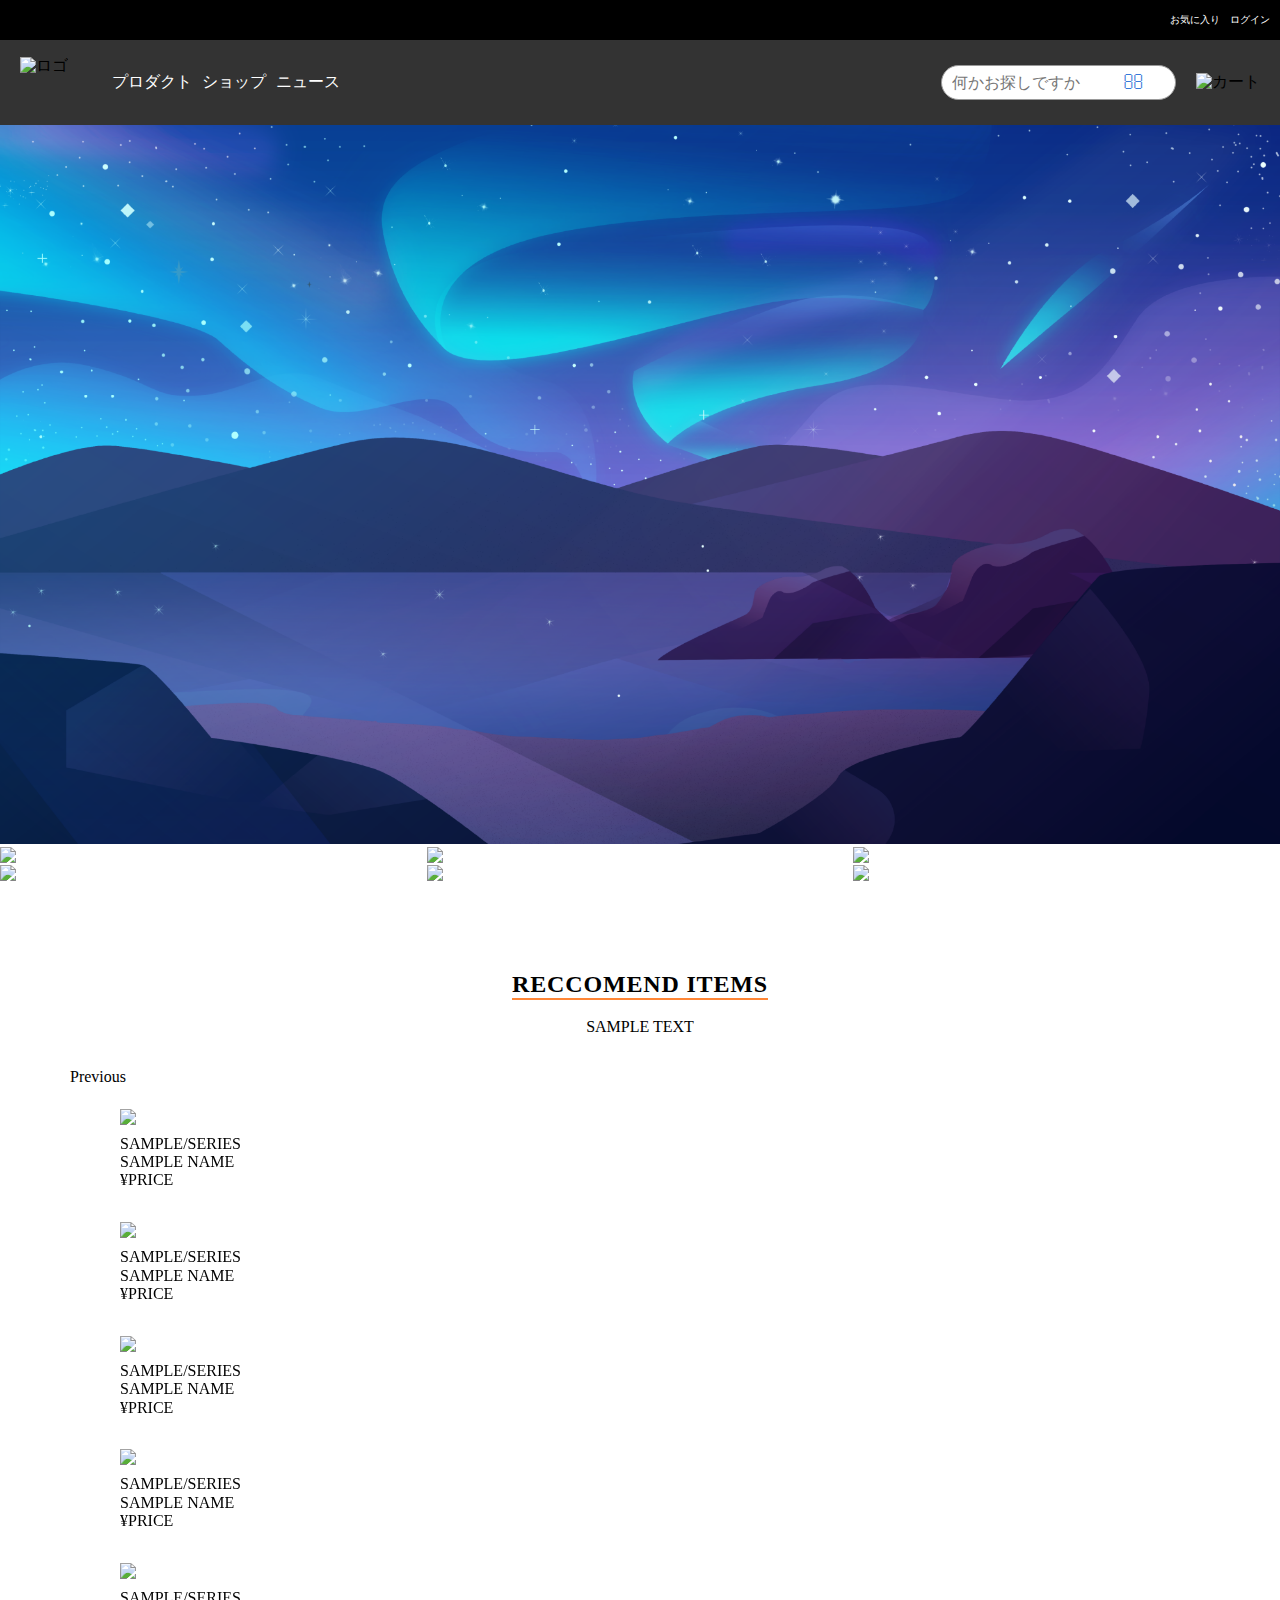
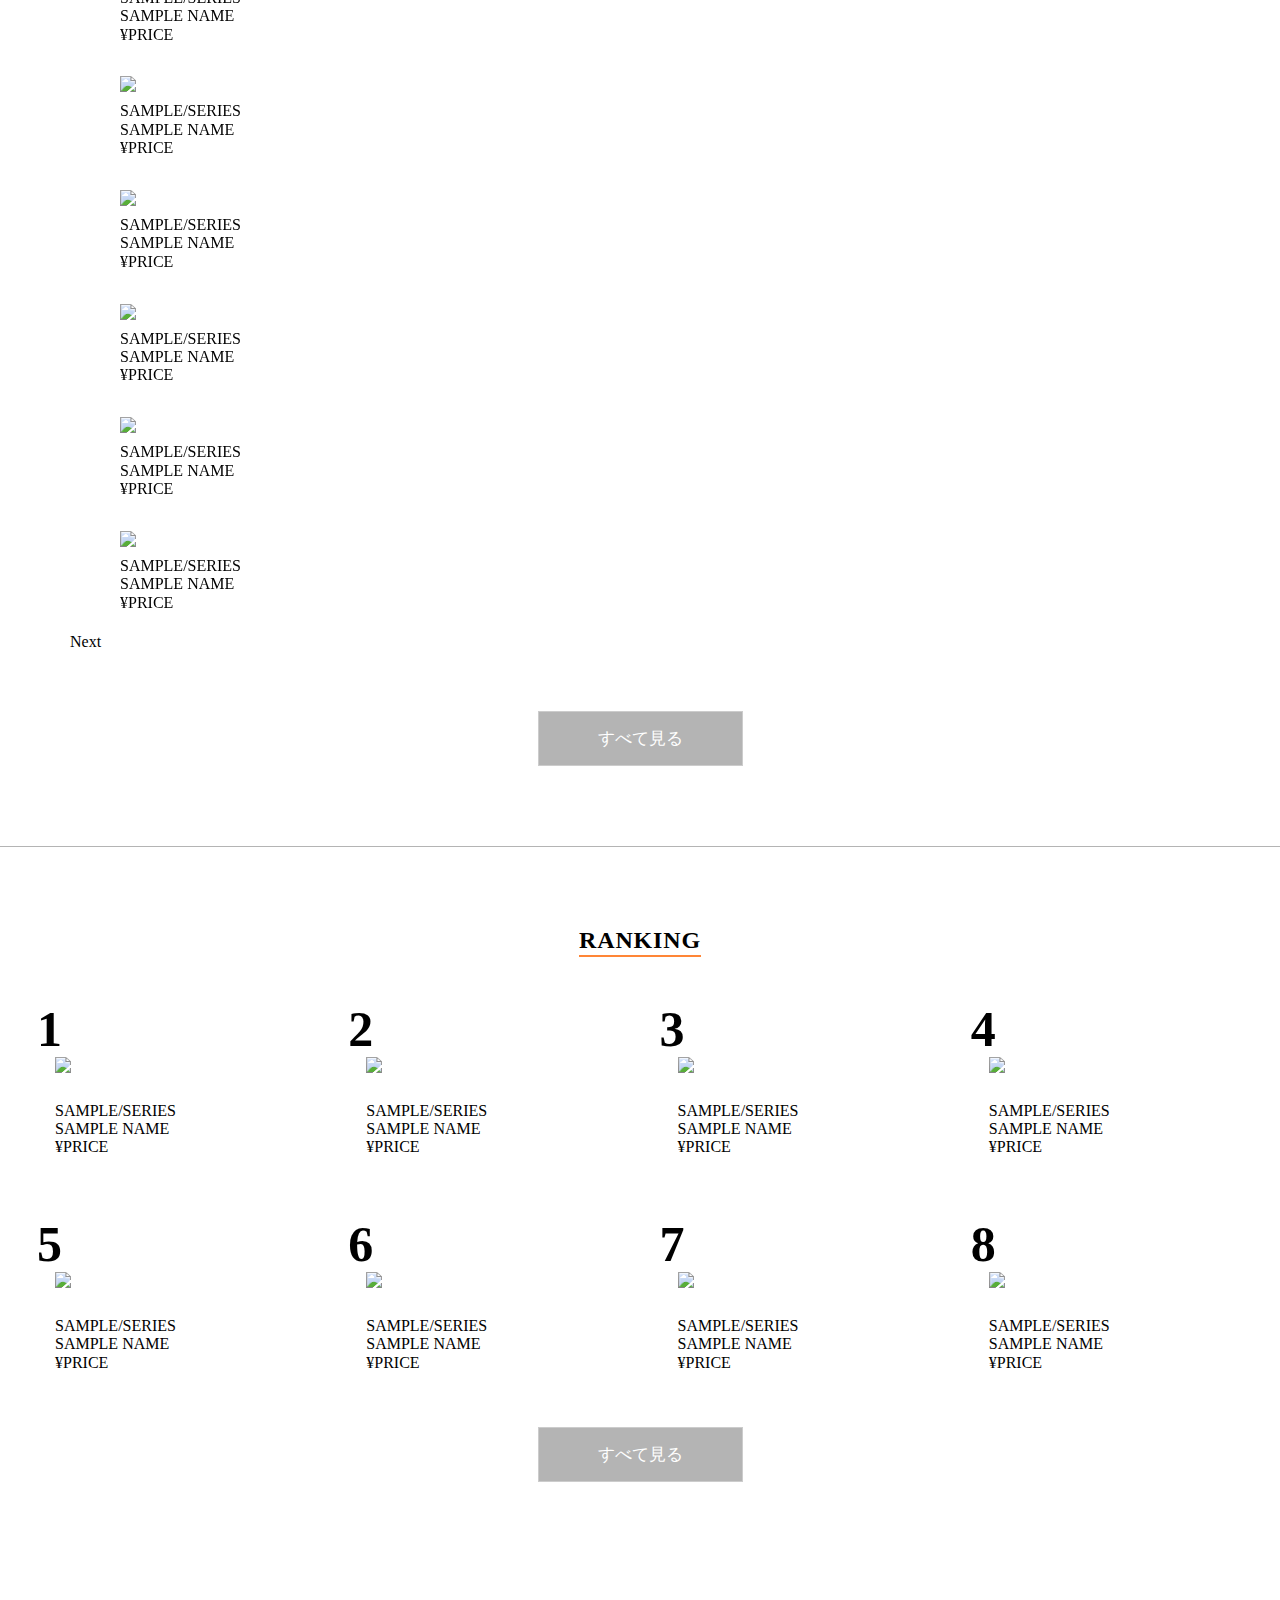
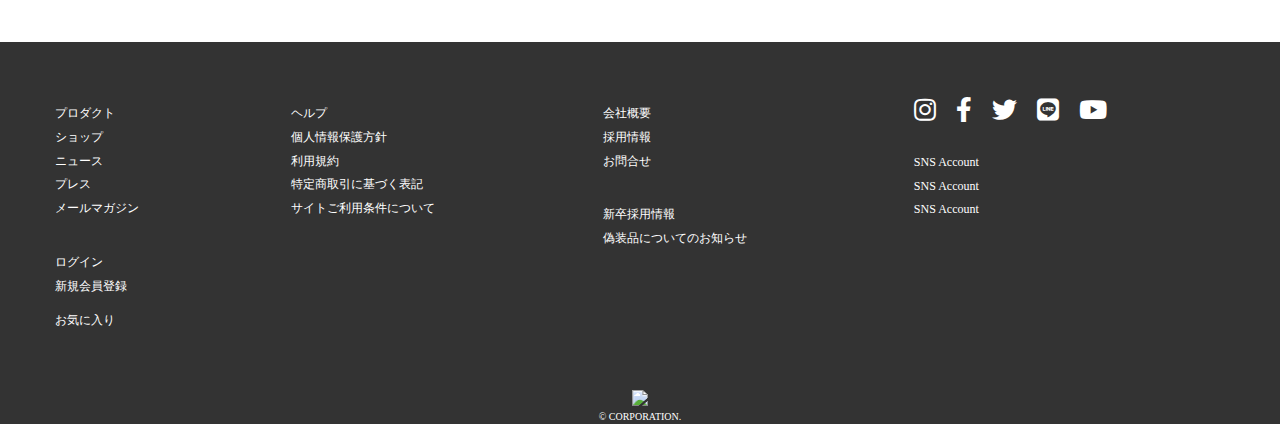
==== NISHIDA.CO/index.html @ 6c88f2e4 "Add files via upload" ====
<!DOCTYPE html>
<html lang="ja">
  <head>
    <meta charset="UTF-8" />
    <meta name="viewport" content="width=device-width, in" />
    <link rel="stylesheet" href="tools/style/reset.css" />
    <link rel="stylesheet" href="assets/stylesheets/style.css" />
    <link href="https://use.fontawesome.com/releases/v5.6.1/css/all.css" rel="stylesheet">
    <!--スリックスタイル-->
    <link rel="stylesheet" href="/Users/a24/Desktop/date/ポートフォリオ/西田カバン.CO/slick-1.8.1/slick/slick.css"/>
    <link rel="stylesheet" href="/Users/a24/Desktop/date/ポートフォリオ/西田カバン.CO/slick-1.8.1/slick/slick-theme.css"/>
    <!--スリックスタイル-->
    <title>土田カバンホームページ</title>
  </head>
  <body>
    <div class="l-wrapper">
      <header class="l-header">
        <div class="p-headerSP"></div>
        <div class="p-headerPC">
          <ul class="p-hederPC__only">
            <li class="p-headerPC__favorite">
              <a href="#">お気に入り</a>
            </li>
            <li class="p-headerPC__login">
              <a href="#">ログイン</a>
            </li>
          </ul>
        </div>
        <div class="c-nav">
          <div class="c-nav__inner">
            <div class="menu">
              <span></span>
              <span></span>
              <span></span>
            </div>
            <h1 class="c-nav__logo">
              <a href="#"><img src="https://placehold.jp/250x200.png" alt="ロゴ"></a>
            </h1>
            <div class="c-nav__shopping">
              <a href="#"><img src="https://placehold.jp/30x30.png" alt="カート"></a>
              </div>
            <!--SP nav-->
              <!-- メニュー -->
              <nav class="globalMenuSp">
                <div class="c-navSP__wrap">
                  <div class="c-navSP__header">
                    <div class="c-navSP__headerInner">
                      <div class="closeButton"></div>
                    <p class="c-nav__logo2">
                      <a href="#"><img src="https://placehold.jp/250x200.png" alt="ロゴ"></a>
                    </p>
                    <p class="c-search__shopping2">
                      <a href="#"><img src="https://placehold.jp/30x30.png" alt="カート"></a>
                    </p>
                  </div>
                  </div>
                  <div class="c-navSP__search">
                    <div class="c-search__SP2">
                      <div class="c-search__inner2">
                        <form method="get" action="#" class="c-search_container2">
                          <input type="text" size="25" placeholder="何かお探しですか">
                          <input type="submit" value="&#xf002">
                        </form>
                      </div>
                  </div>
                  <ul class="c-navSP__link">
                    <li>
                      <a href="#">プロダクト</a>
                    </li>
                    <li>
                      <a href="#">ショップ</a>
                    </li>
                    <li>
                      <a href="#">ニュース</a>
                    </li>
                    <li>
                      <a href="#">プレス</a>
                    </li>
                    <li>
                      <a href="#">メールマガジン</a>
                    </li>
                    <li class="rowSpace">
                      <a href="#">ログイン</a>
                    </li>
                    <li>
                      <a href="#">新規会員登録</a>
                    </li>
                  </ul>
                  <div class="c-navSP__sns2">
                    <div class="l-footerPC__sns2">
                      <ul class="l-footerPC__snsLink2">
                        <li class="instagram">
                          <a href="#" class="flowbtn10"><i class="fab fa-instagram"></i></a>
                        </li>
                        <li class="facebook">
                          <a href="#" class="flowbtn10"><i class="fab fa-facebook-f"></i></a>
                        </li>
                        <li class="twitter">
                          <a href="#" class="flowbtn10"><i class="fab fa-twitter"></i></a>
                        </li>
                        <li class="line">
                          <a href="#" class="flowbtn10"><i class="fab fa-line"></i></a>
                        </li>
                        <li class="youtube">
                          <a href="#" class="flowbtn10"><i class="fab fa-youtube"></i></a>
                        </li>
                      </ul>
                      <div class="l-footerPC__snsLinkOpen2">
                        <ul class="l-footerPC__snsLinkOpenItem">
                          <li>
                            <a href="#">SNS Account</a>
                          </li>
                          <li>
                            <a href="#">SNS Account</a>
                          </li>
                          <li>
                            <a href="#">SNS Account</a>
                          </li>
                        </ul>
                      </div>
                    </div>
                  </div>
                  </div>
                </div>
              </nav>
            <!--SP nav-->
            <!--PC nav-->
            <nav class="c-nav__pc">
              <ul class="c-nav__pcList">
                <li class="c-nav__pcItem">
                  <a href="#">プロダクト</a>
                </li>
                <li class="c-nav__pcItem">
                  <a href="#">ショップ</a>
                </li>
                <li class="c-nav__pcItem">
                  <a href="#">ニュース</a>
                </li>
              </ul>
            </nav>
          </div>
            <div class="c-search">
              <div class="c-search__inner">
                <form method="get" action="#" class="c-search_container">
                  <input type="text" size="25" placeholder="何かお探しですか">
                  <input type="submit" value="&#xf002">
                </form>
              </div>
              <div class="c-search__shopping">
                <a href="#"><img src="https://placehold.jp/30x30.png" alt="カート"></a>
              </div>
            </div>
        </div>
        <div class="c-nav__search">
          <div class="c-search__SP">
            <div class="c-search__inner">
              <form method="get" action="#" class="c-search_container">
                <input type="text" size="25" placeholder="何かお探しですか">
                <input type="submit" value="&#xf002">
              </form>
            </div>
        </div>
        </div>
        <!--PC nav-->
      </header>
      <main class="l-main">
        <div class="l-hero">
          <a class="l-hero__img" href="#">
            <img src="assets/img/hero.png">
          </a>
        </div>
        <section class="p-pickUp">
          <div class="test">
          <ul class="p-pickUp__list">
            <li class="p-pickUp__item">
              <a href="#"><img class="p-pickUp__image"src="https://placehold.jp/300x300.png">
                <div class="mask">
                  <div class="caption">Read More...</div>
                </div>
              </a>
            </li>
            <li class="p-pickUp__item">
              <a href="#"><img class="p-pickUp__image"src="https://placehold.jp/300x300.png">
                <div class="mask">
                  <div class="caption">Read More...</div>
                </div>
              </a>
            </li>
            <li class="p-pickUp__item">
              <a href="#"><img class="p-pickUp__image"src="https://placehold.jp/300x300.png">
                <div class="mask">
                  <div class="caption">Read More...</div>
                </div>
              </a>
            </li>
            <li class="p-pickUp__item">
              <a href="#"><img class="p-pickUp__image"src="https://placehold.jp/300x300.png">
                <div class="mask">
                  <div class="caption">Read More...</div>
                </div>
              </a>
            </li>
            <li class="p-pickUp__item">
              <a href="#"><img class="p-pickUp__image"src="https://placehold.jp/300x300.png">
                <div class="mask">
                  <div class="caption">Read More...</div>
                </div>
              </a>
            </li>
            <li class="p-pickUp__item">
              <a href="#"><img class="p-pickUp__image"src="https://placehold.jp/300x300.png">
                <div class="mask">
                  <div class="caption">Read More...</div>
                </div>
              </a>
            </li>
          </ul>
        </div>
        </section>
        <section class="p-reccomend">
          <div class="c-reccomend__title">
            <h2 class="c-reccomend__titleText">RECCOMEND ITEMS</h2>
          </div>
            <p class="p-reccomend__titleSubText">SAMPLE TEXT</p>
            <div class="c-slick">
              <!--スリック実装-->
              <div class="c-slick__slider">
                <div>
                  <img src="https://placehold.jp/300x300.png">
                  <p class="p-slick__textBox">
                    SAMPLE/SERIES<br>
                    SAMPLE NAME<br>
                    ¥PRICE<br>
                  </p>
                </div>
                <div>
                  <img src="https://placehold.jp/300x300.png">
                  <p class="p-slick__textBox">
                    SAMPLE/SERIES<br>
                    SAMPLE NAME<br>
                    ¥PRICE<br>
                  </p>
                </div>
                <div>
                  <img src="https://placehold.jp/300x300.png">
                  <p class="p-slick__textBox">
                    SAMPLE/SERIES<br>
                    SAMPLE NAME<br>
                    ¥PRICE<br>
                  </p>
                </div>
                <div>
                  <img src="https://placehold.jp/300x300.png">
                  <p class="p-slick__textBox">
                    SAMPLE/SERIES<br>
                    SAMPLE NAME<br>
                    ¥PRICE<br>
                  </p>
                </div>
                <div>
                  <img src="https://placehold.jp/301x301.png">
                  <p class="p-slick__textBox">
                    SAMPLE/SERIES<br>
                    SAMPLE NAME<br>
                    ¥PRICE<br>
                  </p>
                </div>
                <div>
                  <img src="https://placehold.jp/300x300.png">
                  <p class="p-slick__textBox">
                    SAMPLE/SERIES<br>
                    SAMPLE NAME<br>
                    ¥PRICE<br>
                  </p>
                </div>
                <div>
                  <img src="https://placehold.jp/300x300.png">
                  <p class="p-slick__textBox">
                    SAMPLE/SERIES<br>
                    SAMPLE NAME<br>
                    ¥PRICE<br>
                  </p>
                </div>
                <div>
                  <img src="https://placehold.jp/300x300.png">
                  <p class="p-slick__textBox">
                    SAMPLE/SERIES<br>
                    SAMPLE NAME<br>
                    ¥PRICE<br>
                  </p>
                </div>
                <div>
                  <img src="https://placehold.jp/300x300.png">
                  <p class="p-slick__textBox">
                    SAMPLE/SERIES<br>
                    SAMPLE NAME<br>
                    ¥PRICE<br>
                  </p>
                </div>
                <div>
                  <img src="https://placehold.jp/301x301.png">
                  <p class="p-slick__textBox">
                    SAMPLE/SERIES<br>
                    SAMPLE NAME<br>
                    ¥PRICE<br>
                  </p>
                </div>
              </div>
              <script src="https://code.jquery.com/jquery-2.2.0.min.js" type="text/javascript"></script>
              <script src="slick-1.8.1/slick/slick.js" type="text/javascript" charset="utf-8"></script>
              <script type="text/javascript">
                $(document).on('ready', function() {
                  $(".c-slick__slider").slick({
                    arrows:true,
                    infinite: false,
                    slidesToShow: 5,
                    slidesToScroll: 5,
                    responsive: [
                      {
                        breakpoint: 980, //PC
                        settings: {
                        slidesToShow: 3,
                        slidesToScroll: 3,
                        },
                      },
                      {
                        breakpoint: 769, //SP
                        settings: {
                        slidesToShow: 1,
                        slidesToScroll: 1,
                        },
                      },
                    ],
                  });
                });
            </script>
              <!--スリック実装-->
            </div>
            <div class="c-viewMore">
              <a class="c-viewMore__button" href="#">すべて見る</a>
            </div>
        </section>
        <section class="p-ranking">
          <div class="c-reccomend__title">
            <h2 class="c-reccomend__titleText">RANKING</h2>
          </div>
          <ul class="p-ranking__list">
            <li class="p-ranking__item">
              <a class="p-ranking__link" href="#">
                <img class="p-ranking__image" src="https://placehold.jp/500x500.png">
                <div class="p-ranking__data">
                  <span class="series">SAMPLE/SERIES</span>
                  <span class="name">SAMPLE NAME</span>
                  <span class="price">¥PRICE</span>
                </div>
              </a>
            </li>
            <li class="p-ranking__item">
              <a class="p-ranking__link" href="#">
                <img class="p-ranking__image" src="https://placehold.jp/500x500.png">
                <div class="p-ranking__data">
                  <span class="series">SAMPLE/SERIES</span>
                  <span class="name">SAMPLE NAME</span>
                  <span class="price">¥PRICE</span>
                </div>
              </a>
            </li>
            <li class="p-ranking__item">
              <a class="p-ranking__link" href="#">
                <img class="p-ranking__image" src="https://placehold.jp/500x500.png">
                <div class="p-ranking__data">
                  <span class="series">SAMPLE/SERIES</span>
                  <span class="name">SAMPLE NAME</span>
                  <span class="price">¥PRICE</span>
                </div>
              </a>
            </li>
            <li class="p-ranking__item">
              <a class="p-ranking__link" href="#">
                <img class="p-ranking__image" src="https://placehold.jp/500x500.png">
                <div class="p-ranking__data">
                  <span class="series">SAMPLE/SERIES</span>
                  <span class="name">SAMPLE NAME</span>
                  <span class="price">¥PRICE</span>
                </div>
              </a>
            </li>
            <li class="p-ranking__item">
              <a class="p-ranking__link" href="#">
                <img class="p-ranking__image" src="https://placehold.jp/500x500.png">
                <div class="p-ranking__data">
                  <span class="series">SAMPLE/SERIES</span>
                  <span class="name">SAMPLE NAME</span>
                  <span class="price">¥PRICE</span>
                </div>
              </a>
            </li>
            <li class="p-ranking__item">
              <a class="p-ranking__link" href="#">
                <img class="p-ranking__image" src="https://placehold.jp/500x500.png">
                <div class="p-ranking__data">
                  <span class="series">SAMPLE/SERIES</span>
                  <span class="name">SAMPLE NAME</span>
                  <span class="price">¥PRICE</span>
                </div>
              </a>
            </li>
            <li class="p-ranking__item">
              <a class="p-ranking__link" href="#">
                <img class="p-ranking__image" src="https://placehold.jp/500x500.png">
                <div class="p-ranking__data">
                  <span class="series">SAMPLE/SERIES</span>
                  <span class="name">SAMPLE NAME</span>
                  <span class="price">¥PRICE</span>
                </div>
              </a>
            </li>
            <li class="p-ranking__item">
              <a class="p-ranking__link" href="#">
                <img class="p-ranking__image" src="https://placehold.jp/500x500.png">
                <div class="p-ranking__data">
                  <span class="series">SAMPLE/SERIES</span>
                  <span class="name">SAMPLE NAME</span>
                  <span class="price">¥PRICE</span>
                </div>
              </a>
            </li>
          </ul>
          <div class="c-viewMore">
            <a class="c-viewMore__button" href="#">すべて見る</a>
          </div>
        </section>
      </main>
      <footer class="l-footer">
        <div class="l-footerPC">
          <div class="l-footerPC__link">
            <ul >
              <li>
                <a href="#">プロダクト</a>
              </li>
              <li>
                <a href="#">ショップ</a>
              </li>
              <li>
                <a href="#">ニュース</a>
              </li>
              <li>
                <a href="#">プレス</a>
              </li>
              <li>
                <a href="#">メールマガジン</a>
              </li>
              <li class="rowSpace">
                <a href="#">ログイン</a>
              </li>
              <li>
                <a href="#">新規会員登録</a>
              </li>
              <li>
                <li>
                  <a href="#">お気に入り</a>
                </li>
                <li>
            </ul>
            <ul>
              <li>
                <a href="#">ヘルプ</a>
              </li>
              <li>
                <a href="#">個人情報保護方針</a>
              </li>
              <li>
                <a href="#">利用規約</a>
              </li>
              <li>
                <a href="#">特定商取引に基づく表記</a>
              </li>
              <li>
                <a href="#">サイトご利用条件について</a>
              </li>
            </ul>
            <ul>
              <li>
                <a href="#">会社概要</a>
              </li>
              <li>
                <a href="#">採用情報</a>
              </li>
              <li>
                <a href="#">お問合せ</a>
              </li>
              <li class="rowSpace">
                <a href="#">新卒採用情報</a>
              </li>
              <li>
                <a href="#">偽装品についてのお知らせ</a>
              </li>
            </ul>
            <div class="l-footerPC__sns">
              <ul class="l-footerPC__snsLink">
                <li class="instagram">
                  <a href="#" class="flowbtn10"><i class="fab fa-instagram"></i></a>
                </li>
                <li class="facebook">
                  <a href="#" class="flowbtn10"><i class="fab fa-facebook-f"></i></a>
                </li>
                <li class="twitter">
                  <a href="#" class="flowbtn10"><i class="fab fa-twitter"></i></a>
                </li>
                <li class="line">
                  <a href="#" class="flowbtn10"><i class="fab fa-line"></i></a>
                </li>
                <li class="youtube">
                  <a href="#" class="flowbtn10"><i class="fab fa-youtube"></i></a>
                </li>
              </ul>
              <div class="l-footerPC__snsLinkOpen">
                <ul class="l-footerPC__snsLinkOpenItem">
                  <li>
                    <a href="#">SNS Account</a>
                  </li>
                  <li>
                    <a href="#">SNS Account</a>
                  </li>
                  <li>
                    <a href="#">SNS Account</a>
                  </li>
                </ul>
              </div>
            </div>
          </div>
          <div class="c-company">
            <div class="c-company__logo">
              <img src="https://placehold.jp/197x21.png">
            </div>
            <a class="c-company__copy">&copy; CORPORATION.</a>
          </div>
        </div>
        <div class="l-footerSP">
          <div class="l-footerSP__sns">
            <ul class="l-footerSP__snsLink">
              <li class="instagram">
                <a href="#" class="flowbtn10"><i class="fab fa-instagram"></i></a>
              </li>
              <li class="facebook">
                <a href="#" class="flowbtn10"><i class="fab fa-facebook-f"></i></a>
              </li>
              <li class="twitter">
                <a href="#" class="flowbtn10"><i class="fab fa-twitter"></i></a>
              </li>
              <li class="line">
                <a href="#" class="flowbtn10"><i class="fab fa-line"></i></a>
              </li>
              <li class="youtube">
                <a href="#" class="flowbtn10"><i class="fab fa-youtube"></i></a>
              </li>
            </ul>
          </div>
          <div class="l-footerSP__link">
            <ul>
              <li>
                <a href="#">新規会員登録</a>
              </li>
              <li>
                <a href="#">ログイン</a>
              </li>
              <li>
                <a href="#">企業情報</a>
              </li>
              <li>
                <a href="#">ヘルプ</a>
              </li>
              <li>
                <a href="#">個人情報保護方針</a>
              </li>
              <li>
                <a href="#">利用規約</a>
              </li>
              <li>
                <a href="#">特定商取引に基づく表記</a>
              </li>
              <li>
                <a href="#">サイトのご利用条件について</a>
              </li>
              <li class="rowSpace">
                <a href="#">偽装品についてのお知らせ</a>
              </li>
            </ul>
          </div>
          <div class="c-company">
            <div class="c-company__logo">
              <img src="https://placehold.jp/197x21.png">
            </div>
            <a class="c-company__copy">&copy; CORPORATION.</a>
          </div>
        </div>
        </div>
      </footer>
    </div>
    <script>
      $(document).ready(function(){
          $('.menu').on('click',function(){
            $('.c-navSP__wrap').addClass('open');
            $('body').addClass('noscroll');
          });
          $('.closeButton').on('click',function(){
            $('.c-navSP__wrap').removeClass('open');
            $('body').removeClass('noscroll');
          });
        });
    </script>
  </body>
</html>
---- NISHIDA.CO/assets/stylesheets/style.css ----
@charset "UTF-8";
body  {
  counter-reset:      cnt;
}
img {
  max-width: 100%;
}
.c-nav {
  background-color: #333333;
  max-width: 1920px;
  height: 85px;
  justify-content: space-between;
  display: flex;
}
.c-nav__logo:hover{
  color: #000; 
  opacity: 0.5;
  text-decoration: none; 
}
.c-nav__shopping:hover{
  opacity: 0.5;
  text-decoration: none; 
}
/*ピックアップホバー*/
.p-pickUp__item {
	overflow:		hidden;
	position:		relative;	/* 相対位置指定 */
}
.p-pickUp__item .caption {
	font-size:		130%;
	text-align: 		center;
	color:			#fff;
}
.p-pickUp__item .mask {
  align-items: center;
  justify-content: center;
  display: flex;
	width:			100%;
	height:			100%;
	position:		absolute;	/* 絶対位置指定 */
	top:			0;
	left:			0;
	opacity:		0;	/* マスクを表示しない */
	background-color:	rgba(0,0,0,0.4);	/* マスクは半透明 */
	-webkit-transition:	all 0.2s ease;
	transition:		all 0.2s ease;
}
.p-pickUp__item:hover .mask {
	opacity:		1;	/* マスクを表示する */
}
/*ピックアップホバー*/
.p-reccomend {
  margin-top: 90px;
}
.c-reccomend__title {
  display: flex;
  align-items: center;
  justify-content: center;
  position: relative;
}
.c-reccomend__titleText {
  font-size: 24px;
  border-bottom: 2px solid #ff8636;
  font-weight: 700;
  line-height: 1.135;
  letter-spacing: 0.035em;
}
.p-reccomend__titleSubText {
  display: flex;
  align-items: center;
  justify-content: center;
  margin-top: 18px;
}
.c-viewMore {
  text-align: center;
}
.c-viewMore__button:hover {
  color: #000; /* 文字色を白にする */
  background-color: #c9c9c9; /* 背景色をグレー（#c9c9c9）にする */
  text-decoration: none; 
}
.c-viewMore__button {
  font-size: 17px;
  color: #fff;
  background: #b4b4b4;
  border-color: #b4b4b4;
}
.p-ranking__link:hover{
  color: #000; /* 文字色を白にする */
  opacity: 0.5;
  text-decoration: none; 
}
.p-ranking__data {
  color: #000;
  display: flex;
  flex-direction: column;
  
}

@media screen and (max-width: 768px) {
  /* SP style */
  .p-headerPC {
    display: none;
  }
  .c-nav__pcList {
    display: none;
  }
  .c-nav__pc {
    display: none;
  }
  .c-search {
    display: none;
  }
  .l-footerPC {
    display: none;
  }

  .p-headerSP {
    height: 40px;
    background-color: black;
  }
  .c-nav {
    /*width: 100%;
    height: 75px;*/
  }
  .c-nav__logo {
    width: 65px;
    order: 2;
  }
  .c-nav__logo img {
    width: 65px;
    height: 52px;
  }
  .c-nav__inner {
    width: 100%;
    height: 75px;
    padding: 0;
    margin: 0;
    max-width: unset;
    display: flex;
    align-items: center;
    justify-content: space-between;
  }
  /*nav*/
  .nav {
    order: 1;
  }
  .c-navSP__wrap {
    position: fixed;
    top: 0;
    left: 0;
    width: 100%;
    height: 100%;
    min-height: 100vh;
    color: #fff;
    background-color: #ff8636;
    transition: .3s;
    transform: translateX(-110%);
    transition: transform 500ms 0s ease;
    transition: transform 500ms 0s ease;
    z-index: 100;
    }
    .c-navSP__wrap.open {
    transform: translateX(0%);
    overflow-x: hidden;
    }
    .menu {
    display: block;
    width: 50px;
    height: 50px;
    position: absolute;
    z-index: 3;
    border:none;
    }
    .menu span {
    width: 30px;
    height: 3px;
    display: block;
    position: absolute;
    left: 50%;
    transform: translateX(-50%);
    background-color: #fff;
    }
    .menu span:nth-child(1) {
      top: 13px;
    }
    .menu span:nth-child(2) {
      top: 50%;
      transform: translate(-50%,-50%);
    }
    .menu span:nth-child(3) {
      bottom: 13px;
    }
    .closeButton {
    display: inline-block;
    vertical-align: middle;
    color: #fff;
    line-height: 1;
    width: 2em;
    height: 0.1em;
    background: currentColor;
    transform: rotate(45deg);
    }
    .closeButton::before {
    content: '';
    position: absolute;
    top: 0;
    left: 0;
    width: 100%;
    height: 100%;
    background: inherit;
    transform: rotate(90deg);
    }
  /*nav*/
  /*ナビの中身*/
  .c-navSP__header {
    height: 100px;
    width: auto;
  }
  .c-navSP__headerInner {
    display: flex;
    align-items: center;
    justify-content: space-between;
    margin-top: 50px;
    padding: 0 20px;
  }
  .c-nav__logo2 {
    width: 65px;
    height: 52px;
  }
  .c-navSP__search {
    position: relative;
    margin: 0;
    z-index: 51;
  }
  .c-search__SP2 {
    align-items: center;
  }
  .c-search__inner2 {
    display: flex;
    justify-content: center;
  }
  .c-search_container2 {
    box-sizing: border-box;
    position: relative;
    border: 1px solid #999;
    background-color: #ffffff;
    padding: 3px 10px;
    height: 2.3em;
    width: 100%;
    height: 35px;
    overflow: hidden;
    display: flex;
    align-items: center;
  }
  .c-search_container2 input[type="text"] {
    border: none;
    height: 2em;
    width: 93%;
  }
  .c-search_container2 input[type="text"]:focus {
    outline: 0;
  }
  .c-search_container2 input[type="submit"] {
    cursor: pointer;
    font-family: FontAwesome;
    font-size: 1.3em;
    border: none;
    background: none;
    color: #3879d9;
    position: absolute;
    width: 2.5em;
    height: 2.5em;
    right: 0;
    top: -10px;
    outline: none;
  }
  .c-navSP__link {
    display: block;
    margin-top:40px ;
    color: #fff;
    margin-left: 20px;
  }
  .rowSpace {
    margin-top: 20px;
  }
  .c-navSP__link li {
    padding-top: 10px;
  }
  .c-navSP__sns2 {
    margin-top: 20px;
    margin-left: 20px;
  }
  .l-footerPC__snsLink2 {
    display: flex;
  }
  .l-footerPC__snsLink2 li {
    padding-right: 10px;
  }
  .l-footerPC__snsLinkOpen2 {
    margin-top: 20px;
  }
   /*ナビの中身*/

  .c-nav__search {
    position: relative;
    margin: 0;
    background: #333;
    z-index: 51;
  }
  .c-search_container {
    box-sizing: border-box;
    position: relative;
    border: 1px solid #999;
    background-color: #ffffff;
    padding: 3px 10px;
    border-radius: 20px;
    height: 2.3em;
    width: 100%;
    height: 35px;
    overflow: hidden;
    display: flex;
    align-items: center;
  }
  .c-search_container input[type="text"] {
    border: none;
    height: 2em;
    width: 93%;
  }
  .c-search_container input[type="text"]:focus {
    outline: 0;
  }
  .c-search_container input[type="submit"] {
    cursor: pointer;
    font-family: FontAwesome;
    font-size: 1.3em;
    border: none;
    background: none;
    color: #3879d9;
    position: absolute;
    width: 2.5em;
    height: 2.5em;
    right: 0;
    top: -10px;
    outline: none;
  }
  /*検索フォーム*/
  .c-search__SP {
    padding: 0 15px 12px;
    align-items: center;
  }
  .c-search__inner {
    padding-right: 20px;
    display: flex;
    justify-content: center;
  }
  .c-nav__shopping {
    display: block;
    width: 50px;
    /*padding: 0 0 0 20px;*/
    margin: 0;
    order: 3;
  }
  .p-pickUp__list {
    display: flex;
    flex-wrap: wrap;
  }
  .p-pickUp__item {
    width: calc(100% / 2);
  }
  .p-pickUp__image {
    width: 100%;
  }
  .c-viewMore__button {
    position: relative;
    display: inline-block;
    width: 228px;
    height: 55px;
    line-height: 53px;
    padding: 0 10px;
    color: #fff;
    border: 1px solid #ccc;
    font-size: 14px;
    text-align: center;
    box-sizing: border-box;
    background-color: #b4b4b4;
    text-decoration: none;
    vertical-align: middle;
    cursor: pointer;
    font-size: 15px;
  }
  .p-reccomend {
    margin-top: 0;
    padding: 75px 0 55px;
  }
/*スリックSP*/
  .c-slick {
    margin: 20px auto;
    position: relative;
    padding: 0px 100px;
  }
  .c-slick__slider {
    position: relative;
  }
  .c-slick img {
    margin: 0 auto;
  }
  .p-slick__textBox {
    display: flex;
    align-items: center;
    justify-content: center;
    padding-top: 10px;
    
  }
  .p-slick__textBox {
    margin: 0 auto;
  }
/*スリックSP*/
  .p-ranking {
    padding: 60px 0;
    border-top: 1px solid #b4b4b4;
  }
  .p-ranking__list {
    display: flex;
    flex-wrap: wrap;
    padding: 0 25px;
    margin: 25px auto 33px;
    justify-content: space-between;
  }
  .p-ranking__item {
    padding: 40px 0 0;
    margin-bottom: 20px;
    width: calc((100% - 26px) / 2);
    margin-right: 26px;
    margin-right: 0;
  }
  .p-ranking__link {
    position: relative;
    display: block;
    text-decoration: none;
    counter-increment:   cnt;
  }
  .p-ranking__link:before {
    content: counter(cnt);
    position: absolute;
    font-weight: bold;
    -webkit-font-smoothing: antialiased;
    text-align: center;
    color: #000;
    z-index: 1;
    top: -30px;
    width: 21px;
    height: 21px;
    line-height: 21px;
    font-size: 41px;
  }
  .p-ranking__data {
    margin-top: 10px;
    font-size: 16px;
  }
  /*.p-ranking__item:not(:nth-child(4n)) {
    margin-right: 0;
  }*/
  .l-footer {
    margin-top: 80px;
    background: #333;
  }
  .l-footerSP {
    height: auto;
    padding: 65px 15px 20px;
  }
  /*sns*/
  .l-footerSP__sns {
    display: block;
    padding-left: 0;
    height: auto;
    min-height: auto;
  }
  .l-footerSP__snsLink {
    position: relative;
    display: flex;
    align-items: center;
    justify-content: center;
    margin-left: -10px;
  }
  .l-footerSP__snsLink li {
    padding: 0 17px;
    margin: 0;
    font-size: 24px;
    color: #fff;
    margin-bottom: 35px;
  }
  .flowbtn10 {
    display: inline-block;
    font-size: 28px;
    text-decoration: none;
    transition: 0.5s;
    color: #ffffff;
  }
  /* インスタ・pocket・ラインだけ少し大きく */
  .flowbtn10 .fa-instagram,
  .flowbtn10 .fa-line {
    font-size: 25px;
    
  }
  /* Twitterマウスホバー時 */
  .flowbtn10 .fa-twitter:hover {
    color: #55acee;
  }
  /* Instagramマウスホバー時 */
  .flowbtn10 .fa-instagram:hover {
    color: #c6529a;
  }
  /* Facebookマウスホバー時 */
  .flowbtn10 .fa-facebook-f:hover {
    color: #3b5998;
  }
  /* YouTubeマウスホバー時 */
  .flowbtn10 .fa-youtube:hover {
    color: #fc0d1c;
  }
  /* LINEマウスホバー時 */
  .flowbtn10 .fa-line:hover {
    color: #00c300;
  }
  /* ulタグの内側余白を０にする */
  ul.l-footerPC__snsLink {
    padding: 0 !important;
  }
  /* アイコン同士の余白 */
  .l-footerPC__snsLink li {
    padding: 0 8px;
    margin: 0 2px;
  }
  .l-footerSP__link {
    display: block;
    padding-left: 0;
    height: auto;
    min-height: auto;
  }
  .l-footerSP__link li {
    color: #ffffff;
    margin: 0;
    font-size: 14px;
  }
  .l-footerSP__link li a {
    display: block;
    padding: 10px;
    font-size: 14px;
  }
  .rowSpace {
    padding-top:20px ;
  }
  .c-company {
    text-align: center;
  }
  .c-company__logo {
    width: 237px;
    margin: 50px auto 0;
    padding: 0;
  }
  .c-company__copy {
    margin: 25px 0 40px;
    font-size: 12px;
    color: #ffffff;
  }
} /*消さない*/
@media screen and (max-width: 980px) {
  .c-slick__text {
    font-size: 20px !important;
}
  .c-slick__text {
    left: 50px !important;
  }
  .c-slick__textBox {
    padding-right: 10px;
  }
}
@media screen and (min-width: 769px) {
  /* ppcPC style */
  .l-headerSP {
    display: none;
  }
  .menu {
    display: none;
  }
  .c-navSP__wrap {
    display: none;
  }
  .c-nav__inner {
    display: none;
  }
  .c-nav__shopping {
    display: none;
  }
  .l-footerSP {
    display: none;
  }
  .c-nav__search{
    display: none;
  }
  .l-header {
    
    width: 100%;
  }
  .p-headerPC {
    height: 40px;
    width: auto;
    background-color: black;
    display: flex;
    align-items: center;
    justify-content: right;
  }
  .p-hederPC__only {
    display: flex;
  }
  .p-headerPC__favorite {
    font-size: 10px;
    color: #ffffff;
    margin-right: 10px;
  }
  .p-headerPC__login {
    font-size: 10px;
    color: #ffffff;
    margin-right: 10px;
  }
  .c-nav {
    /*position: fixed;*/
    max-width: 1920px;
    height: 85px;
    display: flex;
    align-items: center;
  }
  .c-nav__inner {
    display: flex;
    align-items: center;
    margin: 0 30px 0 20px;
  }
  .c-nav__logo {
    width: 72px;
    height: 52px;
  }
  .c-nav__pcList {
    display: flex;
    padding-left: 10px;
  }
  .c-nav__pcItem {
    padding-left: 10px;
    color: #ffffff;
  }
  .c-nav__pcItem:hover{
    color: #fff; /* 文字色を白にする */
    opacity: 0.5;
    text-decoration: none;
}
  /*検索フォーム*/
  .c-search_container {
    box-sizing: border-box;
    position: relative;
    border: 1px solid #999;
    background-color: #ffffff;
    padding: 3px 10px;
    border-radius: 20px;
    height: 2.3em;
    width: 235px;
    height: 35px;
    overflow: hidden;
    display: flex;
    align-items: center;
  }
  .c-search_container input[type="text"] {
    border: none;
    height: 2em;
    width: 80%;
  }
  .c-search_container input[type="text"]:focus {
    outline: 0;
  }
  .c-search_container input[type="submit"] {
    cursor: pointer;
    font-family: FontAwesome;
    font-size: 1.3em;
    border: none;
    background: none;
    color: #3879d9;
    position: absolute;
    width: 2.5em;
    height: 2.5em;
    right: 0;
    top: -10px;
    outline: none;
  }
  /*検索フォーム*/
  .c-search {
    display: flex;
    align-items: center;
  }
  .c-search__inner {
    padding-right: 20px;
  }
  .c-search__shopping {
    padding-right: 20px;
  }
  .p-pickUp {
    margin: 0 auto;
  }
  .test {
    width: 100%;
  }
  .p-pickUp__list {
    display: flex;
    flex-wrap: wrap;
  }
  .p-pickUp__item {
    width: calc(100% / 3);
  }
  .p-pickUp__image {
    width: 100%;
  }
  .p-reccomend {
    margin-top: 90px;
    padding: 0 0 80px;
  }
  .c-reccomend__title {
    display: flex;
    align-items: center;
    justify-content: center;
    position: relative;
  }
  .c-reccomend__titleText {
    font-size: 24px;
    border-bottom: 2px solid #ff8636;
  }
  .p-reccomend__titleSubText {
    display: flex;
    align-items: center;
    justify-content: center;
    margin-top: 18px;
  }
  .c-slick {
    position: relative;
    padding: 0 70px;
    max-width: 1920px;
    margin: 30px auto 60px;
    overflow: hidden;
  }
  .c-slick__slider div {
    margin: 10px;
  }
  .c-slick__slider img:hover{
    opacity: 0.5;
    text-decoration: none; 
  }
  .c-slick__text {
    display: flex;
    align-items: center;
    justify-content: center;
    left: 34px;
    font-size: 14px;
  }
  .p-slick__textBox {
    padding-top: 10px;
  }
  .c-viewMore__button {
    position: relative;
    display: inline-block;
    width: 205px;
    height: 55px;
    line-height: 53px;
    padding: 0 10px;
    color: #fff;
    border: 1px solid #ccc;
    font-size: 14px;
    text-align: center;
    box-sizing: border-box;
    background-color: #b4b4b4;
    text-decoration: none;
    vertical-align: middle;
    cursor: pointer;
    font-size: 17px;
  }
  .p-ranking {
    margin-top: 0;
    padding: 80px 0;
    border-top: 1px solid #b4b4b4;
  }
  .p-ranking__list {
    margin-top: 40px;
    display: flex;
    flex-wrap: wrap;
    justify-content: flex-start;
    padding: 0 35px;
  }
  .p-ranking__item {
    box-sizing: border-box;
    margin-bottom: 55px;
    padding: 40px 0 0;
    overflow: hidden;
    width: calc((100% - 105px) / 4);
  }
  .p-ranking__item:not(:nth-child(4n)) {
    margin-right: 35px;
  }
  .p-ranking__image {
    padding: 20px 20px 14px 20px;
  }
  .p-ranking__image :hover{
    color: #000; /* 文字色を白にする */
    background-color: #c9c9c9; /* 背景色をグレー（#c9c9c9）にする */
    text-decoration: none; 
  }
  .p-ranking__data {
    margin: 15px 0 0 20px;
    font-size: 16px;
  }
  .p-ranking__link {
    position: relative;
    display: block;
    text-decoration: none;
    counter-increment:   cnt;
  }
  .p-ranking__link:before {
    content:            counter( cnt );
    position: absolute;
    left: 2px;
    top: -25px;
    line-height: 35px;
    font-weight: bold;
    font-size: 50px;
    -webkit-font-smoothing: antialiased;
    text-align: center;
    color: #000;
    z-index: 1;
  }
  .l-footer {
    margin-top: 80px;
    background: #333;
  }
  .l-footerPC {
    padding: 55px 55px 0px;
  }
  .rowSpace {
    margin-top: 30px;
  }
  .l-footerPC__link {
    display: flex;
    width: 100%;
    padding-bottom: 10px;
  }
  .l-footerPC__link li {
    color: #ffffff;
    font-size: 12px;
    padding-top: 10px;
  }
  .l-footerPC__link a:hover{
    color: #fff; /* 文字色を白にする */
    opacity: 0.5;
    text-decoration: none; 
  }
  .l-footerPC__link ul {
    width: 100%;
  }
  .l-footerPC__link ul:first-child {
    width: 76%;
  }

  /*sns*/
  .l-footerPC__sns {
    width: 100%;
  }
  .l-footerPC__snsLink {
    position: relative;
    display: flex;
    align-items: center;
    margin-left: -10px;
  }
  .flowbtn10 {
    display: inline-block;
    font-size: 25px;
    text-decoration: none;
    transition: 0.5s;
    color: #ffffff;
  }
  /* インスタ・pocket・ラインだけ少し大きく */
  .flowbtn10 .fa-instagram,
  .flowbtn10 .fa-get-pocket,
  .flowbtn10 .fa-get-pocket,
  .flowbtn10 .fa-line {
    font-size: 25px;
    
  }
  /* Twitterマウスホバー時 */
  .flowbtn10 .fa-twitter:hover {
    color: #55acee;
  }
  /* Instagramマウスホバー時 */
  .flowbtn10 .fa-instagram:hover {
    color: #c6529a;
  }
  /* Facebookマウスホバー時 */
  .flowbtn10 .fa-facebook-f:hover {
    color: #3b5998;
  }
  /* YouTubeマウスホバー時 */
  .flowbtn10 .fa-youtube:hover {
    color: #fc0d1c;
  }
  /* LINEマウスホバー時 */
  .flowbtn10 .fa-line:hover {
    color: #00c300;
  }
  /* ulタグの内側余白を０にする */
  ul.l-footerPC__snsLink {
    padding: 0 !important;
  }
  /* アイコン同士の余白 */
  .l-footerPC__snsLink li {
    padding: 0 8px;
    margin: 0 2px;
  }
  .l-footerPC__snsLinkOpen {
    position: relative;
    margin-top: 20px;
  }
  .c-company {
    padding: 40px 0 0 0;
    text-align: center;
  }
  .c-company__copy {
    color: #ffffff;
    margin: 15px 0 45px;
    font-size: 10px;
    background: #333;
    line-height: 1;
    text-align: center;
  }
} /*消さない*/
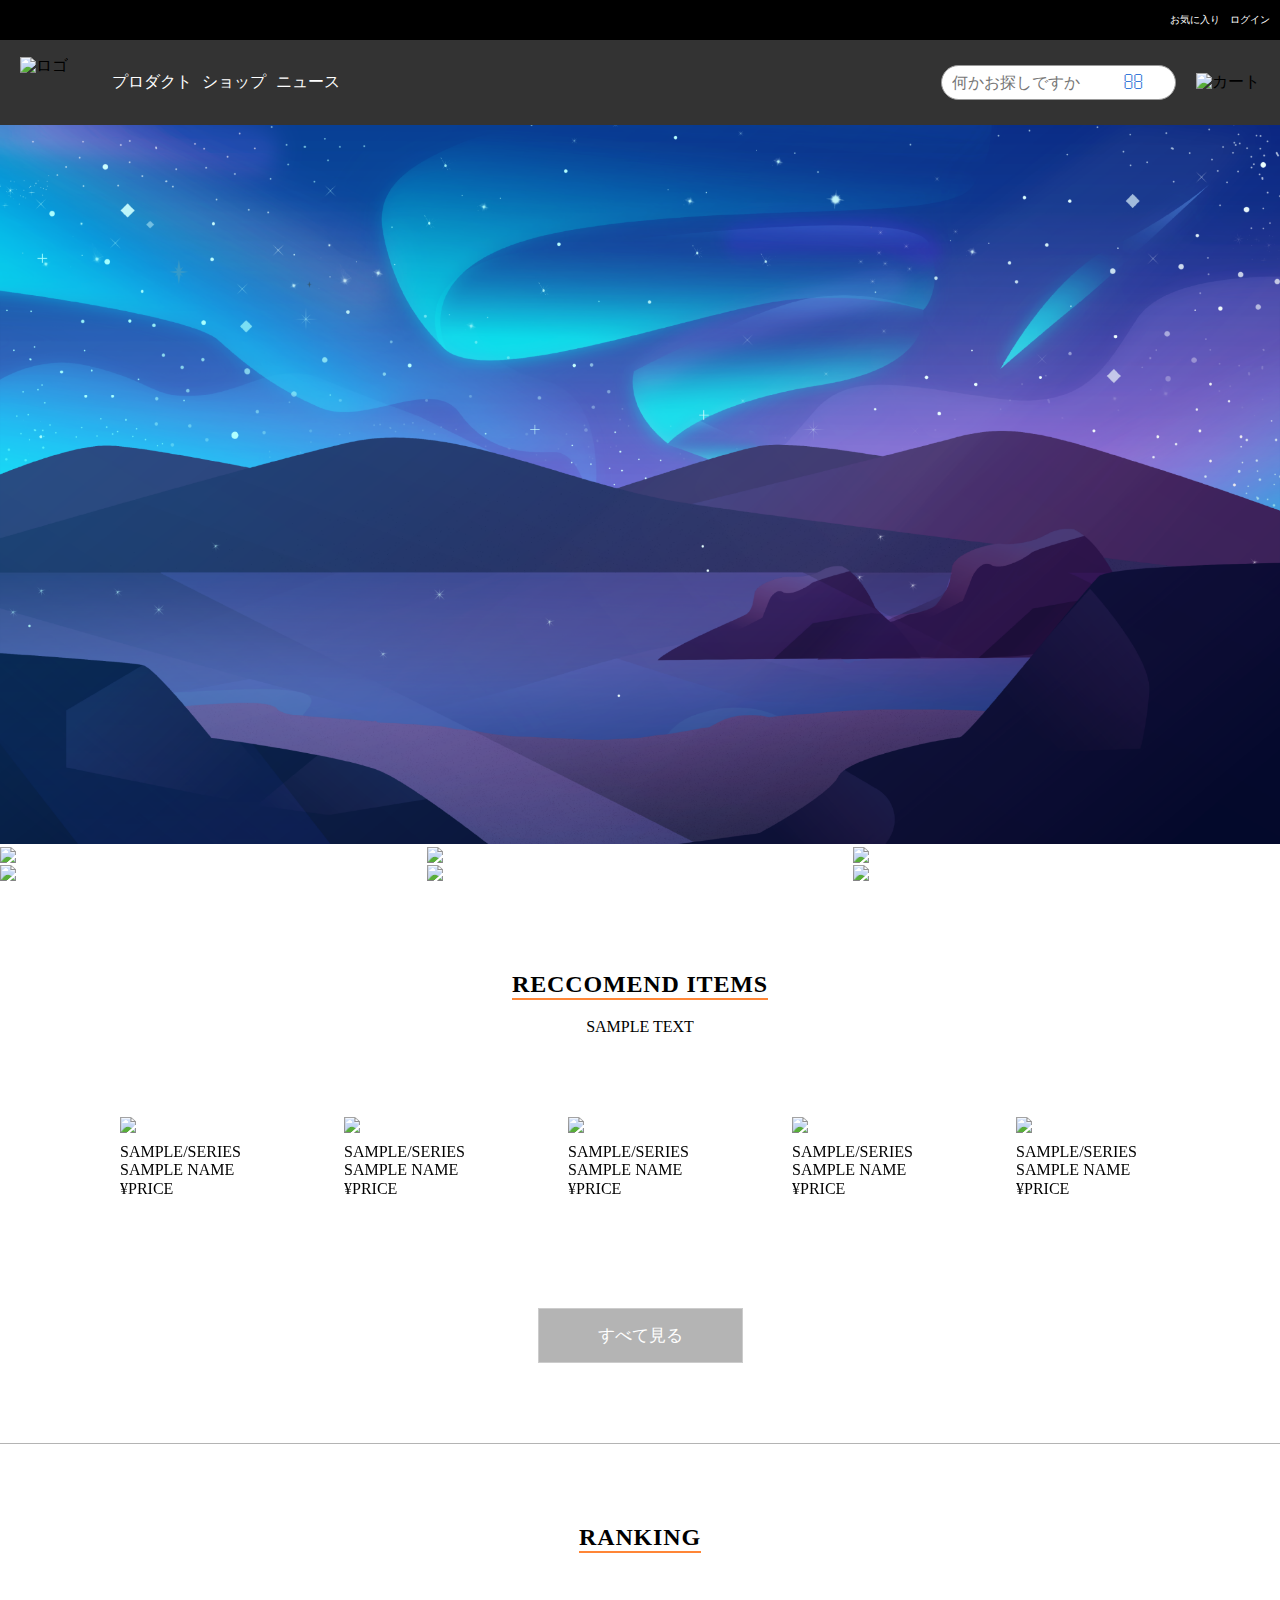
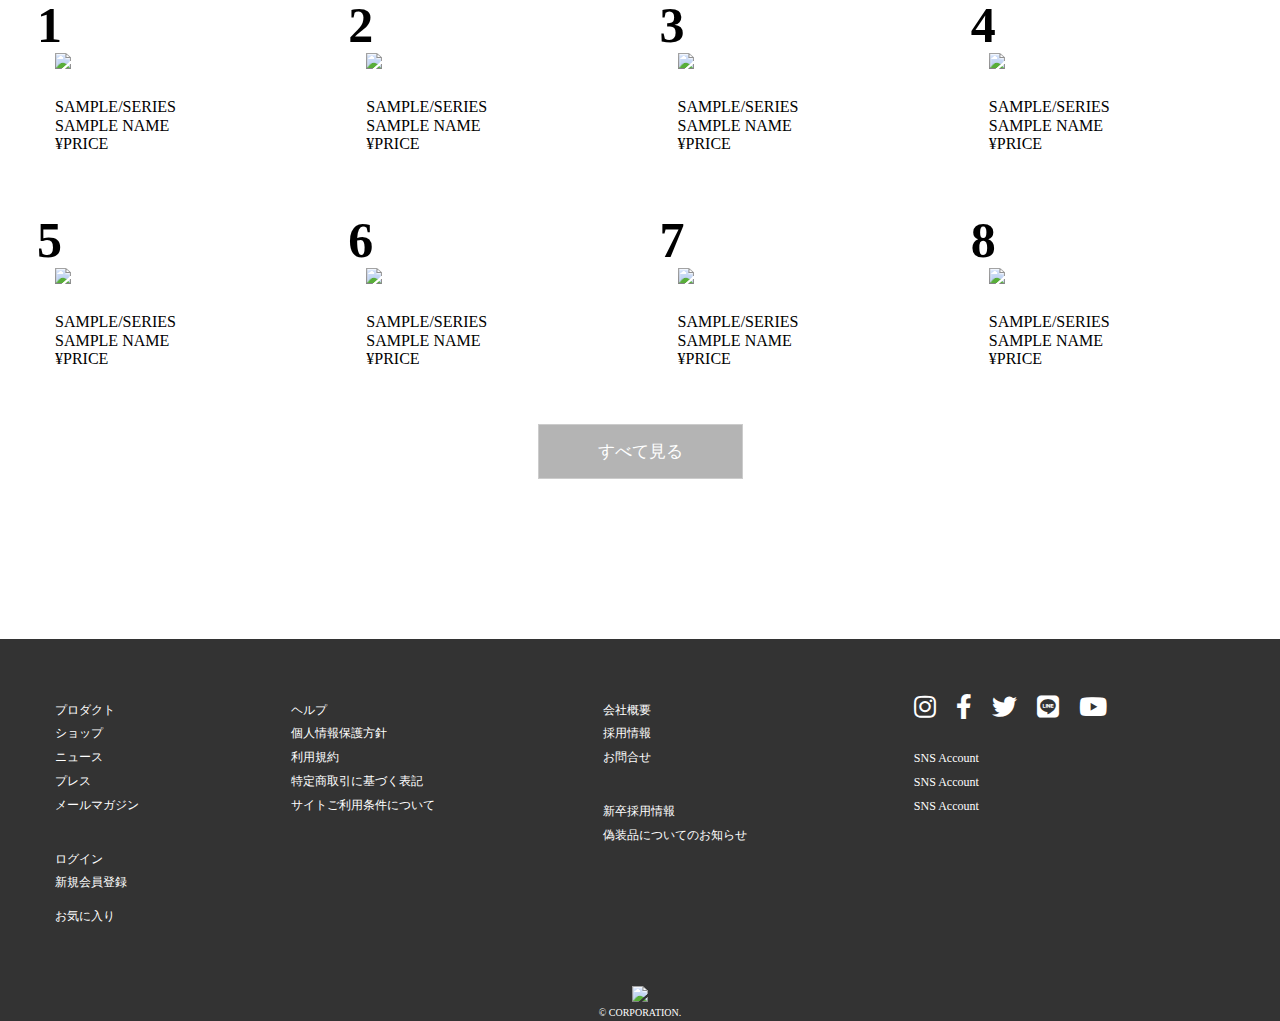
==== commit 5ab63ccd: "Add files via upload" ====
--- a/NISHIDA.CO/index.html
+++ b/NISHIDA.CO/index.html
@@ -7,10 +7,10 @@
     <link rel="stylesheet" href="assets/stylesheets/style.css" />
     <link href="https://use.fontawesome.com/releases/v5.6.1/css/all.css" rel="stylesheet">
     <!--スリックスタイル-->
-    <link rel="stylesheet" href="/Users/a24/Desktop/date/ポートフォリオ/西田カバン.CO/slick-1.8.1/slick/slick.css"/>
-    <link rel="stylesheet" href="/Users/a24/Desktop/date/ポートフォリオ/西田カバン.CO/slick-1.8.1/slick/slick-theme.css"/>
+    <link rel="stylesheet" href="assets/stylesheets/slick.css"/>
+    <link rel="stylesheet" href="assets/stylesheets/slick-theme.css"/>
     <!--スリックスタイル-->
-    <title>土田カバンホームページ</title>
+    <title>西田カバンホームページ</title>
   </head>
   <body>
     <div class="l-wrapper">
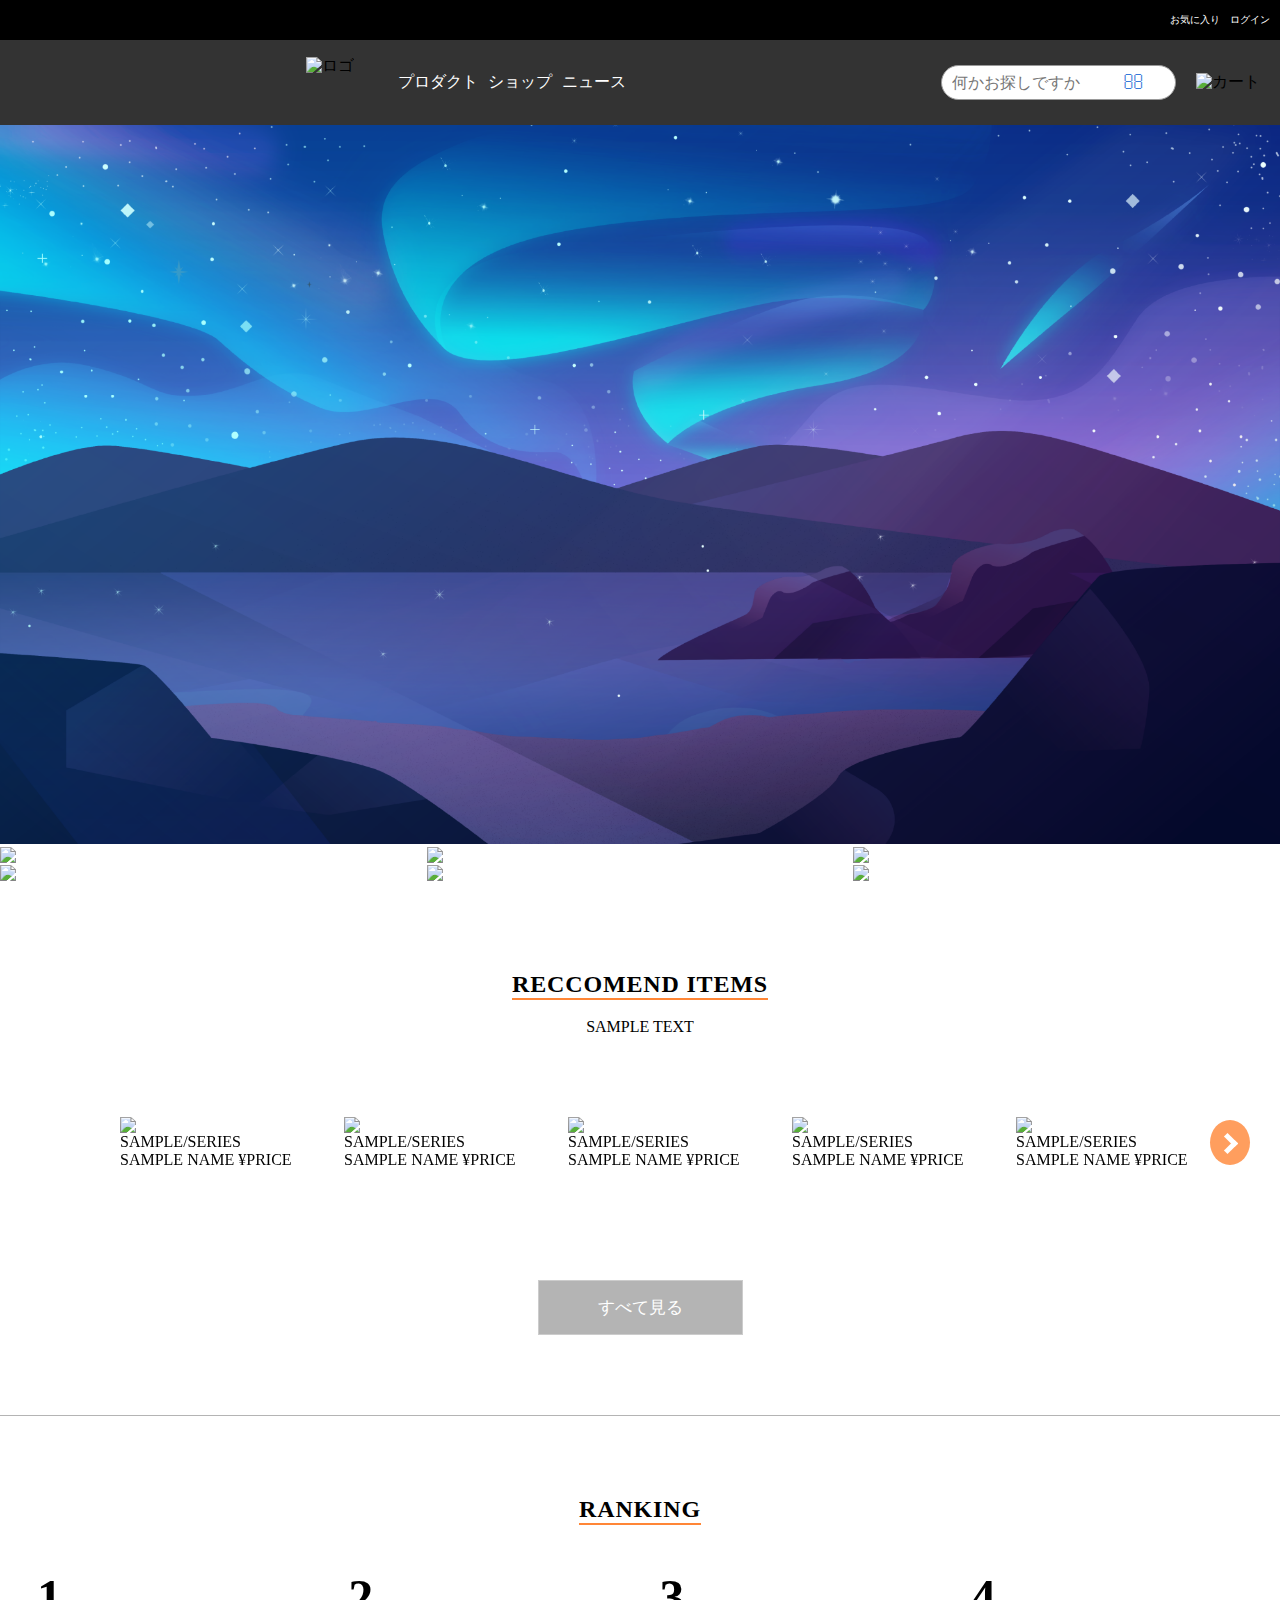
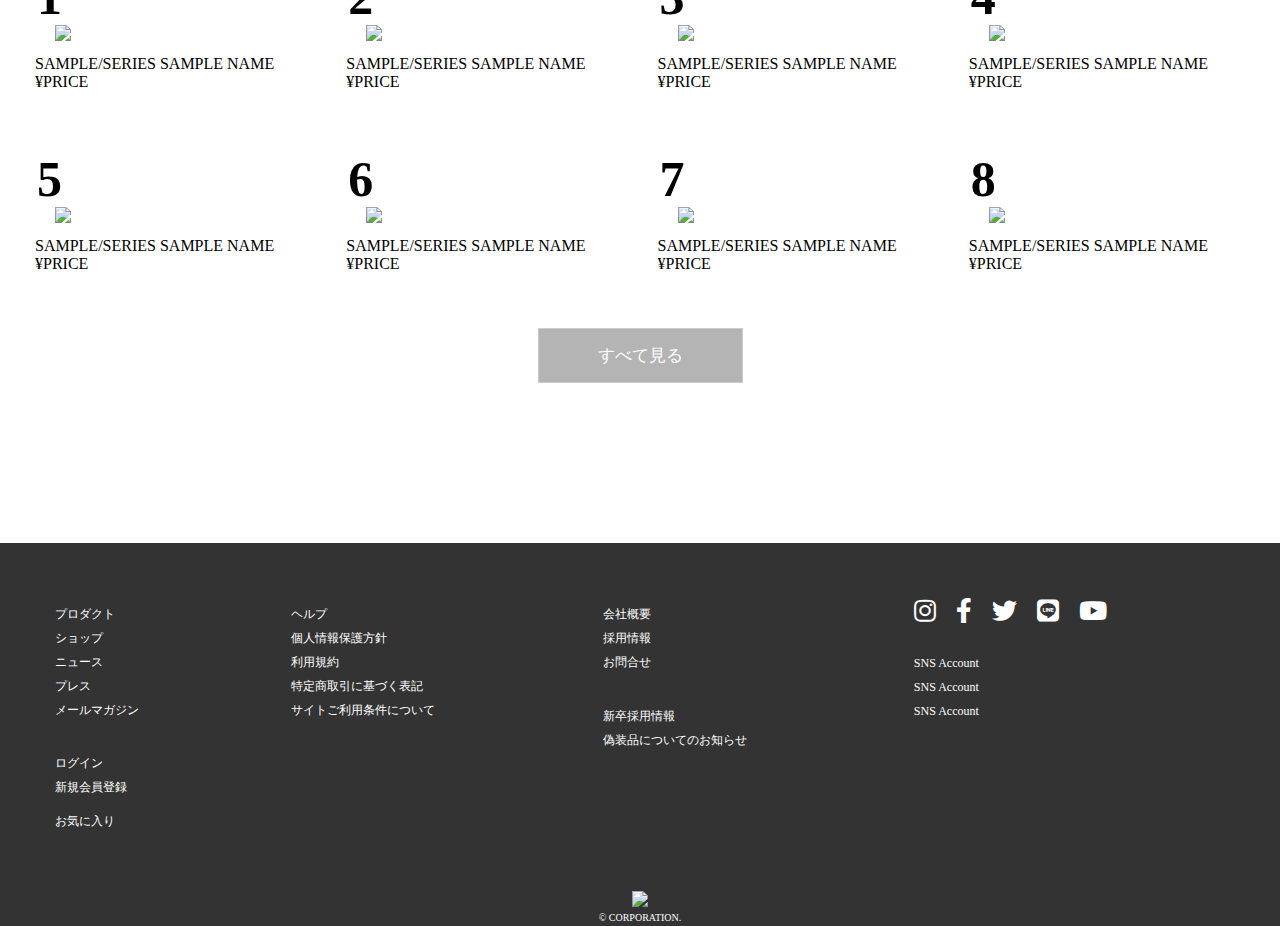
==== commit 8a9277f1: "Add files via upload" ====
--- a/NISHIDA.CO/index.html
+++ b/NISHIDA.CO/index.html
@@ -4,7 +4,7 @@
     <meta charset="UTF-8" />
     <meta name="viewport" content="width=device-width, in" />
     <link rel="stylesheet" href="tools/style/reset.css" />
-    <link rel="stylesheet" href="assets/stylesheets/style.css" />
+    <link rel="stylesheet" href="assets/stylesheets/style.css"/>
     <link href="https://use.fontawesome.com/releases/v5.6.1/css/all.css" rel="stylesheet">
     <!--スリックスタイル-->
     <link rel="stylesheet" href="assets/stylesheets/slick.css"/>
@@ -15,7 +15,6 @@
   <body>
     <div class="l-wrapper">
       <header class="l-header">
-        <div class="p-headerSP"></div>
         <div class="p-headerPC">
           <ul class="p-hederPC__only">
             <li class="p-headerPC__favorite">
@@ -27,6 +26,88 @@
           </ul>
         </div>
         <div class="c-nav">
+          <nav class="globalMenuSp">
+            <div class="c-navSP__wrap">
+              <div class="c-navSP__header">
+                <div class="c-navSP__headerInner">
+                  <div class="closeButton"></div>
+                <p class="c-nav__logo2">
+                  <a href="#"><img src="https://placehold.jp/250x200.png" alt="ロゴ"></a>
+                </p>
+                <p class="c-search__shopping2">
+                  <a href="#"><img src="https://placehold.jp/30x30.png" alt="カート"></a>
+                </p>
+              </div>
+              </div>
+              <div class="c-navSP__search">
+                <div class="c-search__SP2">
+                  <div class="c-search__inner2">
+                    <form method="get" action="#" class="c-search_container2">
+                      <input type="text" size="25" placeholder="何かお探しですか">
+                      <input type="submit" value="&#xf002">
+                    </form>
+                  </div>
+              </div>
+              <ul class="c-navSP__link">
+                <li>
+                  <a href="#">プロダクト</a>
+                </li>
+                <li>
+                  <a href="#">ショップ</a>
+                </li>
+                <li>
+                  <a href="#">ニュース</a>
+                </li>
+                <li>
+                  <a href="#">プレス</a>
+                </li>
+                <li>
+                  <a href="#">メールマガジン</a>
+                </li>
+                <li class="rowSpace">
+                  <a href="#">ログイン</a>
+                </li>
+                <li>
+                  <a href="#">新規会員登録</a>
+                </li>
+              </ul>
+              <div class="c-navSP__sns2">
+                <div class="l-footerPC__sns2">
+                  <ul class="l-footerPC__snsLink2">
+                    <li class="instagram">
+                      <a href="#" class="flowbtn10"><i class="fab fa-instagram"></i></a>
+                    </li>
+                    <li class="facebook">
+                      <a href="#" class="flowbtn10"><i class="fab fa-facebook-f"></i></a>
+                    </li>
+                    <li class="twitter">
+                      <a href="#" class="flowbtn10"><i class="fab fa-twitter"></i></a>
+                    </li>
+                    <li class="line">
+                      <a href="#" class="flowbtn10"><i class="fab fa-line"></i></a>
+                    </li>
+                    <li class="youtube">
+                      <a href="#" class="flowbtn10"><i class="fab fa-youtube"></i></a>
+                    </li>
+                  </ul>
+                  <div class="l-footerPC__snsLinkOpen2">
+                    <ul class="l-footerPC__snsLinkOpenItem">
+                      <li>
+                        <a href="#">SNS Account</a>
+                      </li>
+                      <li>
+                        <a href="#">SNS Account</a>
+                      </li>
+                      <li>
+                        <a href="#">SNS Account</a>
+                      </li>
+                    </ul>
+                  </div>
+                </div>
+              </div>
+              </div>
+            </div>
+          </nav>
           <div class="c-nav__inner">
             <div class="menu">
               <span></span>
@@ -41,88 +122,7 @@
               </div>
             <!--SP nav-->
               <!-- メニュー -->
-              <nav class="globalMenuSp">
-                <div class="c-navSP__wrap">
-                  <div class="c-navSP__header">
-                    <div class="c-navSP__headerInner">
-                      <div class="closeButton"></div>
-                    <p class="c-nav__logo2">
-                      <a href="#"><img src="https://placehold.jp/250x200.png" alt="ロゴ"></a>
-                    </p>
-                    <p class="c-search__shopping2">
-                      <a href="#"><img src="https://placehold.jp/30x30.png" alt="カート"></a>
-                    </p>
-                  </div>
-                  </div>
-                  <div class="c-navSP__search">
-                    <div class="c-search__SP2">
-                      <div class="c-search__inner2">
-                        <form method="get" action="#" class="c-search_container2">
-                          <input type="text" size="25" placeholder="何かお探しですか">
-                          <input type="submit" value="&#xf002">
-                        </form>
-                      </div>
-                  </div>
-                  <ul class="c-navSP__link">
-                    <li>
-                      <a href="#">プロダクト</a>
-                    </li>
-                    <li>
-                      <a href="#">ショップ</a>
-                    </li>
-                    <li>
-                      <a href="#">ニュース</a>
-                    </li>
-                    <li>
-                      <a href="#">プレス</a>
-                    </li>
-                    <li>
-                      <a href="#">メールマガジン</a>
-                    </li>
-                    <li class="rowSpace">
-                      <a href="#">ログイン</a>
-                    </li>
-                    <li>
-                      <a href="#">新規会員登録</a>
-                    </li>
-                  </ul>
-                  <div class="c-navSP__sns2">
-                    <div class="l-footerPC__sns2">
-                      <ul class="l-footerPC__snsLink2">
-                        <li class="instagram">
-                          <a href="#" class="flowbtn10"><i class="fab fa-instagram"></i></a>
-                        </li>
-                        <li class="facebook">
-                          <a href="#" class="flowbtn10"><i class="fab fa-facebook-f"></i></a>
-                        </li>
-                        <li class="twitter">
-                          <a href="#" class="flowbtn10"><i class="fab fa-twitter"></i></a>
-                        </li>
-                        <li class="line">
-                          <a href="#" class="flowbtn10"><i class="fab fa-line"></i></a>
-                        </li>
-                        <li class="youtube">
-                          <a href="#" class="flowbtn10"><i class="fab fa-youtube"></i></a>
-                        </li>
-                      </ul>
-                      <div class="l-footerPC__snsLinkOpen2">
-                        <ul class="l-footerPC__snsLinkOpenItem">
-                          <li>
-                            <a href="#">SNS Account</a>
-                          </li>
-                          <li>
-                            <a href="#">SNS Account</a>
-                          </li>
-                          <li>
-                            <a href="#">SNS Account</a>
-                          </li>
-                        </ul>
-                      </div>
-                    </div>
-                  </div>
-                  </div>
-                </div>
-              </nav>
+              
             <!--SP nav-->
             <!--PC nav-->
             <nav class="c-nav__pc">
@@ -227,83 +227,83 @@
               <div class="c-slick__slider">
                 <div>
                   <img src="https://placehold.jp/300x300.png">
-                  <p class="p-slick__textBox">
-                    SAMPLE/SERIES<br>
-                    SAMPLE NAME<br>
-                    ¥PRICE<br>
-                  </p>
-                </div>
-                <div>
-                  <img src="https://placehold.jp/300x300.png">
-                  <p class="p-slick__textBox">
-                    SAMPLE/SERIES<br>
-                    SAMPLE NAME<br>
-                    ¥PRICE<br>
-                  </p>
-                </div>
-                <div>
-                  <img src="https://placehold.jp/300x300.png">
-                  <p class="p-slick__textBox">
-                    SAMPLE/SERIES<br>
-                    SAMPLE NAME<br>
-                    ¥PRICE<br>
-                  </p>
-                </div>
-                <div>
-                  <img src="https://placehold.jp/300x300.png">
-                  <p class="p-slick__textBox">
-                    SAMPLE/SERIES<br>
-                    SAMPLE NAME<br>
-                    ¥PRICE<br>
-                  </p>
-                </div>
-                <div>
-                  <img src="https://placehold.jp/301x301.png">
-                  <p class="p-slick__textBox">
-                    SAMPLE/SERIES<br>
-                    SAMPLE NAME<br>
-                    ¥PRICE<br>
-                  </p>
-                </div>
-                <div>
-                  <img src="https://placehold.jp/300x300.png">
-                  <p class="p-slick__textBox">
-                    SAMPLE/SERIES<br>
-                    SAMPLE NAME<br>
-                    ¥PRICE<br>
-                  </p>
-                </div>
-                <div>
-                  <img src="https://placehold.jp/300x300.png">
-                  <p class="p-slick__textBox">
-                    SAMPLE/SERIES<br>
-                    SAMPLE NAME<br>
-                    ¥PRICE<br>
-                  </p>
-                </div>
-                <div>
-                  <img src="https://placehold.jp/300x300.png">
-                  <p class="p-slick__textBox">
-                    SAMPLE/SERIES<br>
-                    SAMPLE NAME<br>
-                    ¥PRICE<br>
-                  </p>
-                </div>
-                <div>
-                  <img src="https://placehold.jp/300x300.png">
-                  <p class="p-slick__textBox">
-                    SAMPLE/SERIES<br>
-                    SAMPLE NAME<br>
-                    ¥PRICE<br>
-                  </p>
-                </div>
-                <div>
-                  <img src="https://placehold.jp/301x301.png">
-                  <p class="p-slick__textBox">
-                    SAMPLE/SERIES<br>
-                    SAMPLE NAME<br>
-                    ¥PRICE<br>
-                  </p>
+                    <p class="c-slick__data" >
+                  <span class="series">SAMPLE/SERIES</span>
+                  <span class="name">SAMPLE NAME</span>
+                  <span class="price">¥PRICE</span>
+                    </p>
+                </div>
+                <div>
+                  <img src="https://placehold.jp/300x300.png">
+                    <p class="c-slick__data" >
+                  <span class="series">SAMPLE/SERIES</span>
+                  <span class="name">SAMPLE NAME</span>
+                  <span class="price">¥PRICE</span>
+                    </p>
+                </div>
+                <div>
+                  <img src="https://placehold.jp/300x300.png">
+                    <p class="c-slick__data" >
+                  <span class="series">SAMPLE/SERIES</span>
+                  <span class="name">SAMPLE NAME</span>
+                  <span class="price">¥PRICE</span>
+                    </p>
+                </div>
+                <div>
+                  <img src="https://placehold.jp/300x300.png">
+                    <p class="c-slick__data" >
+                  <span class="series">SAMPLE/SERIES</span>
+                  <span class="name">SAMPLE NAME</span>
+                  <span class="price">¥PRICE</span>
+                    </p>
+                </div>
+                <div>
+                  <img src="https://placehold.jp/300x300.png">
+                    <p class="c-slick__data" >
+                  <span class="series">SAMPLE/SERIES</span>
+                  <span class="name">SAMPLE NAME</span>
+                  <span class="price">¥PRICE</span>
+                    </p>
+                </div>
+                <div>
+                  <img src="https://placehold.jp/300x300.png">
+                    <p class="c-slick__data" >
+                  <span class="series">SAMPLE/SERIES</span>
+                  <span class="name">SAMPLE NAME</span>
+                  <span class="price">¥PRICE</span>
+                    </p>
+                </div>
+                <div>
+                  <img src="https://placehold.jp/300x300.png">
+                    <p class="c-slick__data" >
+                  <span class="series">SAMPLE/SERIES</span>
+                  <span class="name">SAMPLE NAME</span>
+                  <span class="price">¥PRICE</span>
+                    </p>
+                </div>
+                <div>
+                  <img src="https://placehold.jp/300x300.png">
+                    <p class="c-slick__data" >
+                  <span class="series">SAMPLE/SERIES</span>
+                  <span class="name">SAMPLE NAME</span>
+                  <span class="price">¥PRICE</span>
+                    </p>
+                </div>
+                <div>
+                  <img src="https://placehold.jp/300x300.png">
+                    <p class="c-slick__data" >
+                  <span class="series">SAMPLE/SERIES</span>
+                  <span class="name">SAMPLE NAME</span>
+                  <span class="price">¥PRICE</span>
+                    </p>
+                </div>
+                <div>
+                  <img src="https://placehold.jp/300x300.png">
+                    <p class="c-slick__data" >
+                  <span class="series">SAMPLE/SERIES</span>
+                  <span class="name">SAMPLE NAME</span>
+                  <span class="price">¥PRICE</span>
+                    </p>
                 </div>
               </div>
               <script src="https://code.jquery.com/jquery-2.2.0.min.js" type="text/javascript"></script>
@@ -348,77 +348,77 @@
             <li class="p-ranking__item">
               <a class="p-ranking__link" href="#">
                 <img class="p-ranking__image" src="https://placehold.jp/500x500.png">
-                <div class="p-ranking__data">
-                  <span class="series">SAMPLE/SERIES</span>
-                  <span class="name">SAMPLE NAME</span>
-                  <span class="price">¥PRICE</span>
-                </div>
-              </a>
-            </li>
-            <li class="p-ranking__item">
-              <a class="p-ranking__link" href="#">
-                <img class="p-ranking__image" src="https://placehold.jp/500x500.png">
-                <div class="p-ranking__data">
-                  <span class="series">SAMPLE/SERIES</span>
-                  <span class="name">SAMPLE NAME</span>
-                  <span class="price">¥PRICE</span>
-                </div>
-              </a>
-            </li>
-            <li class="p-ranking__item">
-              <a class="p-ranking__link" href="#">
-                <img class="p-ranking__image" src="https://placehold.jp/500x500.png">
-                <div class="p-ranking__data">
-                  <span class="series">SAMPLE/SERIES</span>
-                  <span class="name">SAMPLE NAME</span>
-                  <span class="price">¥PRICE</span>
-                </div>
-              </a>
-            </li>
-            <li class="p-ranking__item">
-              <a class="p-ranking__link" href="#">
-                <img class="p-ranking__image" src="https://placehold.jp/500x500.png">
-                <div class="p-ranking__data">
-                  <span class="series">SAMPLE/SERIES</span>
-                  <span class="name">SAMPLE NAME</span>
-                  <span class="price">¥PRICE</span>
-                </div>
-              </a>
-            </li>
-            <li class="p-ranking__item">
-              <a class="p-ranking__link" href="#">
-                <img class="p-ranking__image" src="https://placehold.jp/500x500.png">
-                <div class="p-ranking__data">
-                  <span class="series">SAMPLE/SERIES</span>
-                  <span class="name">SAMPLE NAME</span>
-                  <span class="price">¥PRICE</span>
-                </div>
-              </a>
-            </li>
-            <li class="p-ranking__item">
-              <a class="p-ranking__link" href="#">
-                <img class="p-ranking__image" src="https://placehold.jp/500x500.png">
-                <div class="p-ranking__data">
-                  <span class="series">SAMPLE/SERIES</span>
-                  <span class="name">SAMPLE NAME</span>
-                  <span class="price">¥PRICE</span>
-                </div>
-              </a>
-            </li>
-            <li class="p-ranking__item">
-              <a class="p-ranking__link" href="#">
-                <img class="p-ranking__image" src="https://placehold.jp/500x500.png">
-                <div class="p-ranking__data">
-                  <span class="series">SAMPLE/SERIES</span>
-                  <span class="name">SAMPLE NAME</span>
-                  <span class="price">¥PRICE</span>
-                </div>
-              </a>
-            </li>
-            <li class="p-ranking__item">
-              <a class="p-ranking__link" href="#">
-                <img class="p-ranking__image" src="https://placehold.jp/500x500.png">
-                <div class="p-ranking__data">
+                <div class="c-item__data">
+                  <span class="series">SAMPLE/SERIES</span>
+                  <span class="name">SAMPLE NAME</span>
+                  <span class="price">¥PRICE</span>
+                </div>
+              </a>
+            </li>
+            <li class="p-ranking__item">
+              <a class="p-ranking__link" href="#">
+                <img class="p-ranking__image" src="https://placehold.jp/500x500.png">
+                <div class="c-item__data">
+                  <span class="series">SAMPLE/SERIES</span>
+                  <span class="name">SAMPLE NAME</span>
+                  <span class="price">¥PRICE</span>
+                </div>
+              </a>
+            </li>
+            <li class="p-ranking__item">
+              <a class="p-ranking__link" href="#">
+                <img class="p-ranking__image" src="https://placehold.jp/500x500.png">
+                <div class="c-item__data">
+                  <span class="series">SAMPLE/SERIES</span>
+                  <span class="name">SAMPLE NAME</span>
+                  <span class="price">¥PRICE</span>
+                </div>
+              </a>
+            </li>
+            <li class="p-ranking__item">
+              <a class="p-ranking__link" href="#">
+                <img class="p-ranking__image" src="https://placehold.jp/500x500.png">
+                <div class="c-item__data">
+                  <span class="series">SAMPLE/SERIES</span>
+                  <span class="name">SAMPLE NAME</span>
+                  <span class="price">¥PRICE</span>
+                </div>
+              </a>
+            </li>
+            <li class="p-ranking__item">
+              <a class="p-ranking__link" href="#">
+                <img class="p-ranking__image" src="https://placehold.jp/500x500.png">
+                <div class="c-item__data">
+                  <span class="series">SAMPLE/SERIES</span>
+                  <span class="name">SAMPLE NAME</span>
+                  <span class="price">¥PRICE</span>
+                </div>
+              </a>
+            </li>
+            <li class="p-ranking__item">
+              <a class="p-ranking__link" href="#">
+                <img class="p-ranking__image" src="https://placehold.jp/500x500.png">
+                <div class="c-item__data">
+                  <span class="series">SAMPLE/SERIES</span>
+                  <span class="name">SAMPLE NAME</span>
+                  <span class="price">¥PRICE</span>
+                </div>
+              </a>
+            </li>
+            <li class="p-ranking__item">
+              <a class="p-ranking__link" href="#">
+                <img class="p-ranking__image" src="https://placehold.jp/500x500.png">
+                <div class="c-item__data">
+                  <span class="series">SAMPLE/SERIES</span>
+                  <span class="name">SAMPLE NAME</span>
+                  <span class="price">¥PRICE</span>
+                </div>
+              </a>
+            </li>
+            <li class="p-ranking__item">
+              <a class="p-ranking__link" href="#">
+                <img class="p-ranking__image" src="https://placehold.jp/500x500.png">
+                <div class="c-item__data">
                   <span class="series">SAMPLE/SERIES</span>
                   <span class="name">SAMPLE NAME</span>
                   <span class="price">¥PRICE</span>
--- a/NISHIDA.CO/assets/stylesheets/style.css
+++ b/NISHIDA.CO/assets/stylesheets/style.css
@@ -609,7 +609,7 @@
     background-color: black;
     display: flex;
     align-items: center;
-    justify-content: right;
+    justify-content: flex-end;
   }
   .p-hederPC__only {
     display: flex;
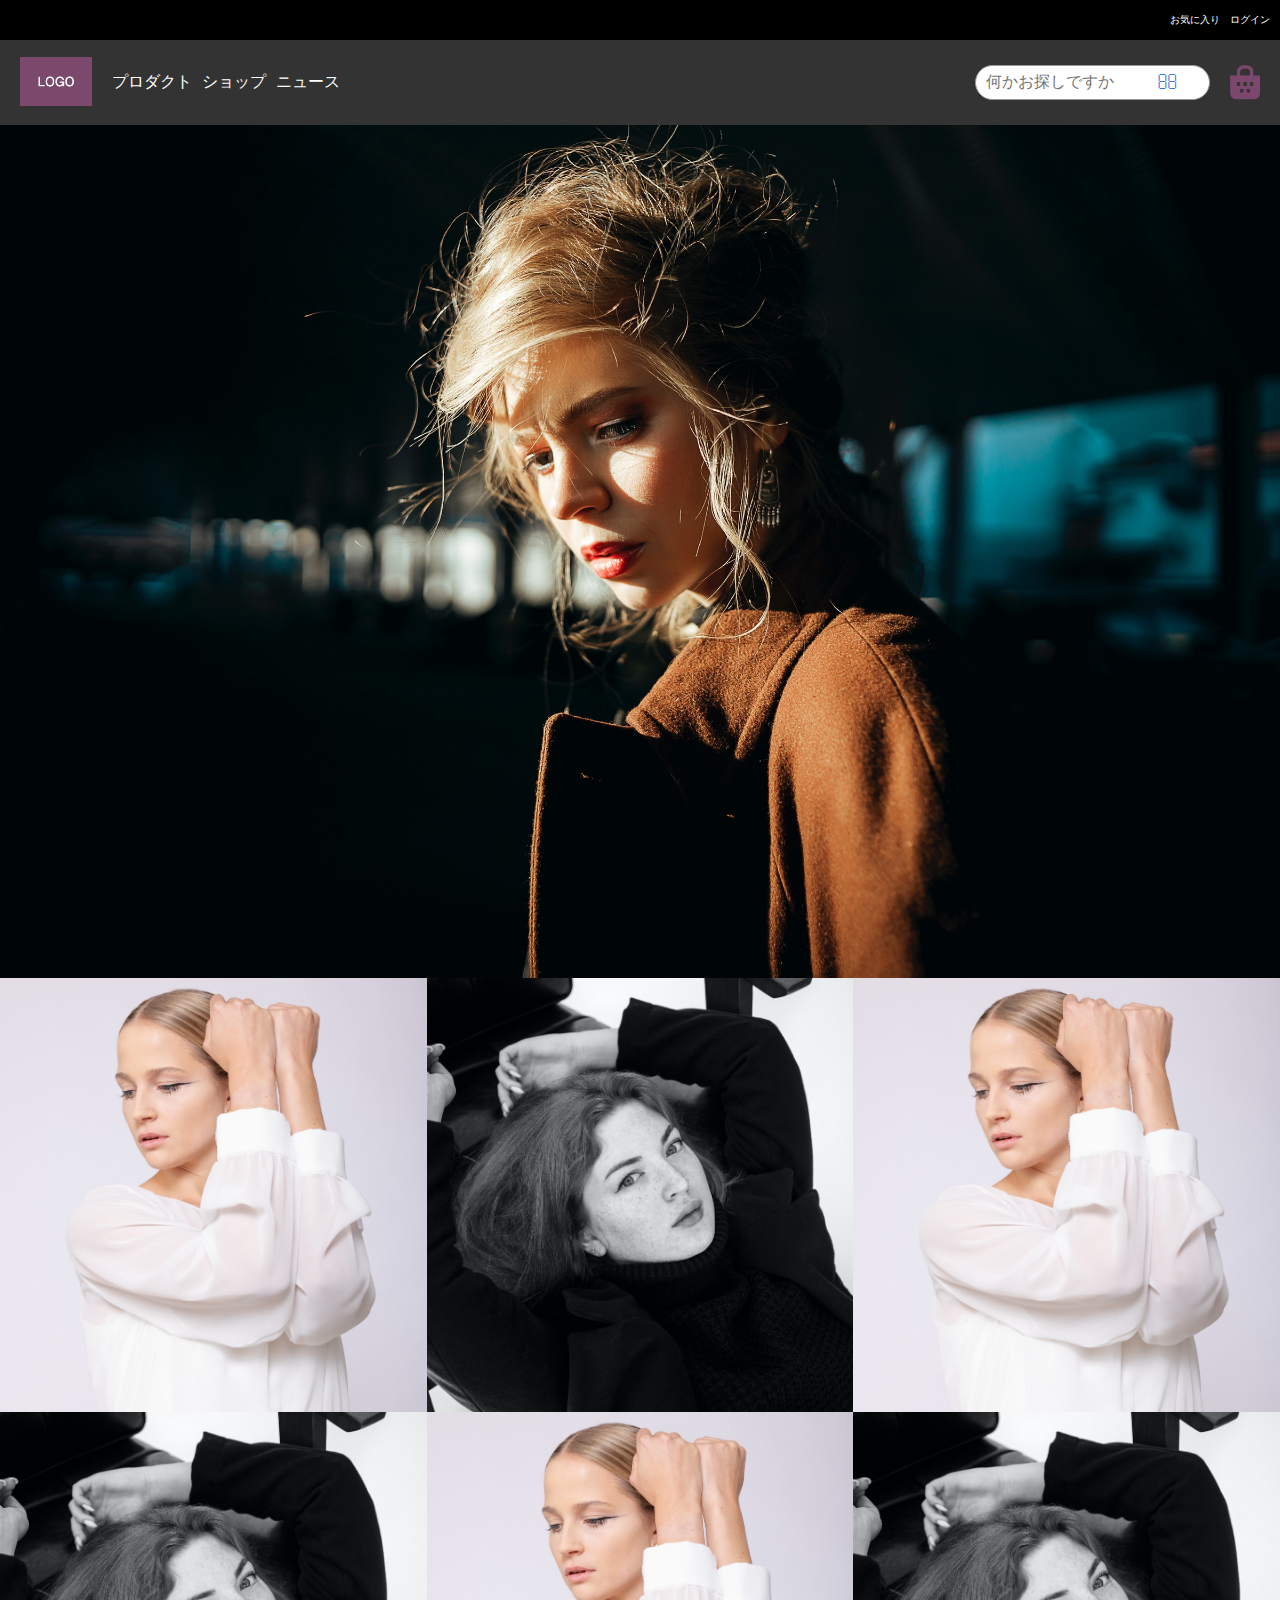
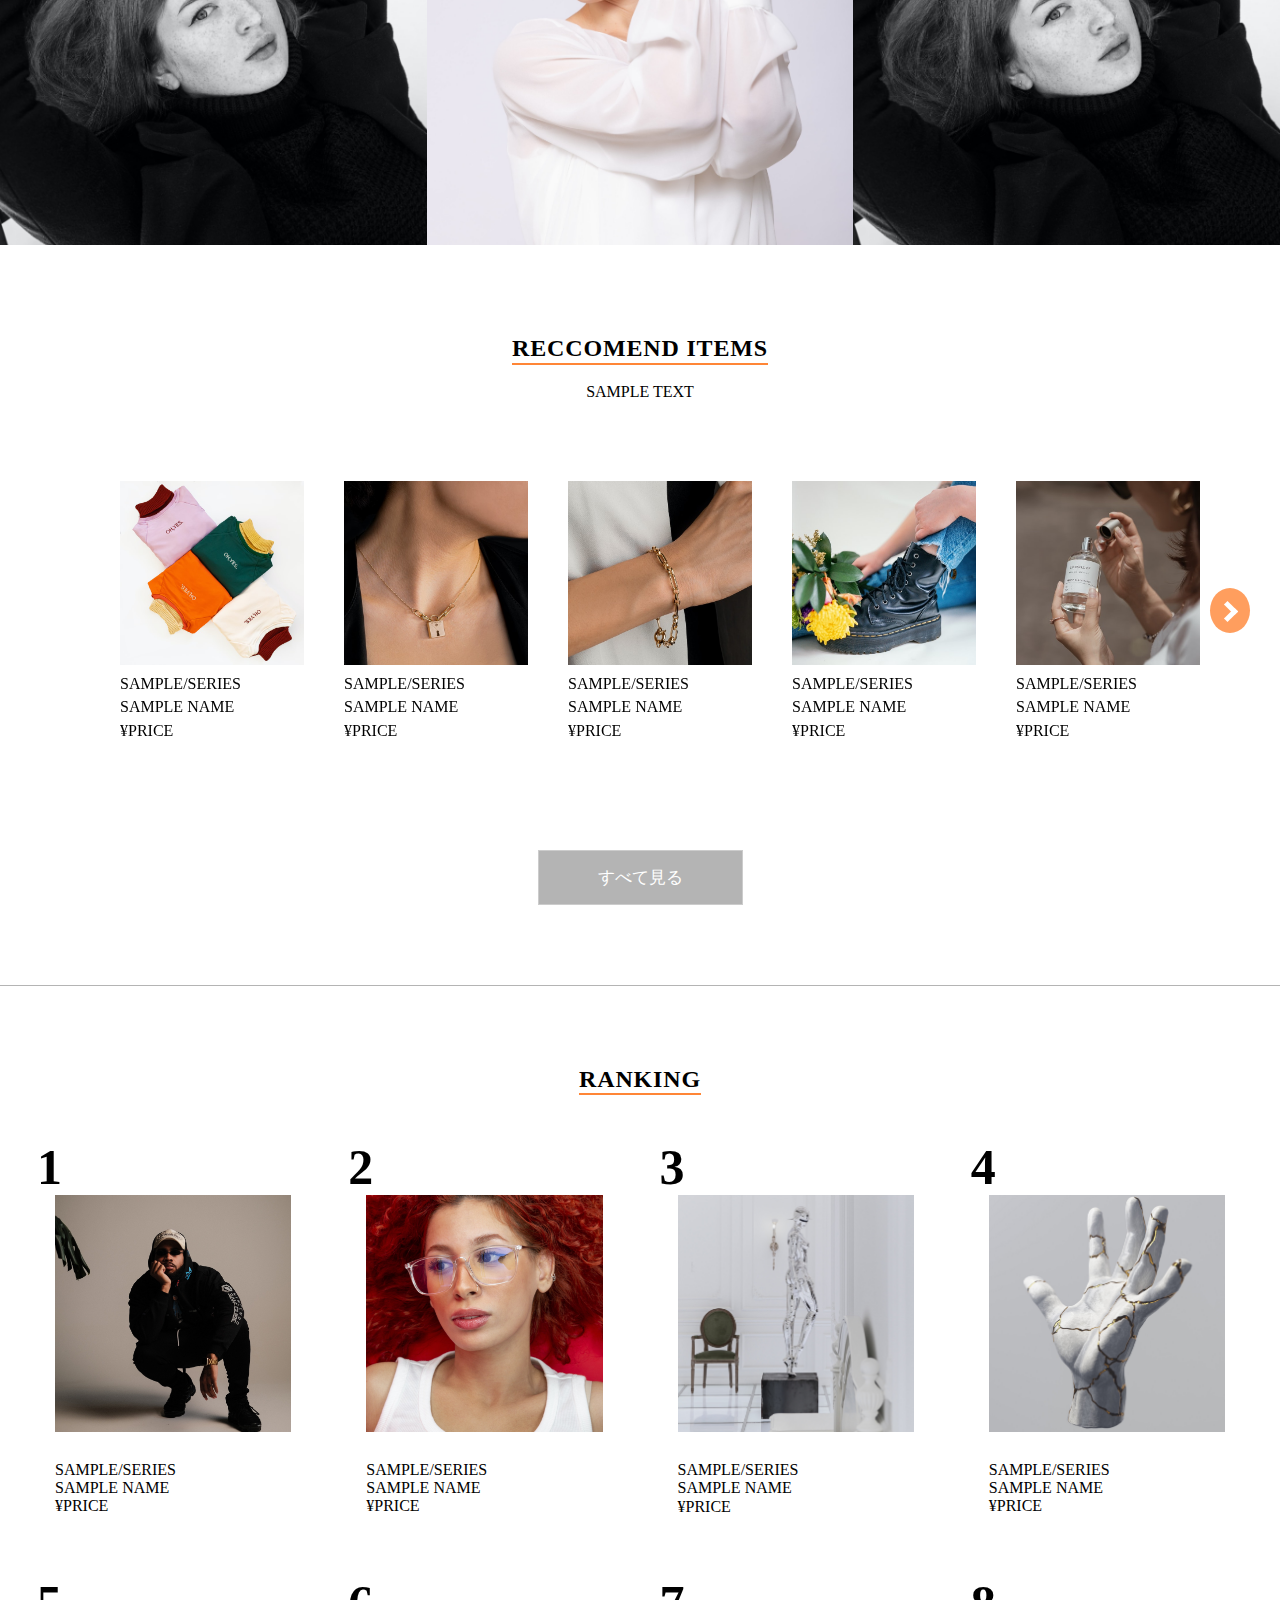
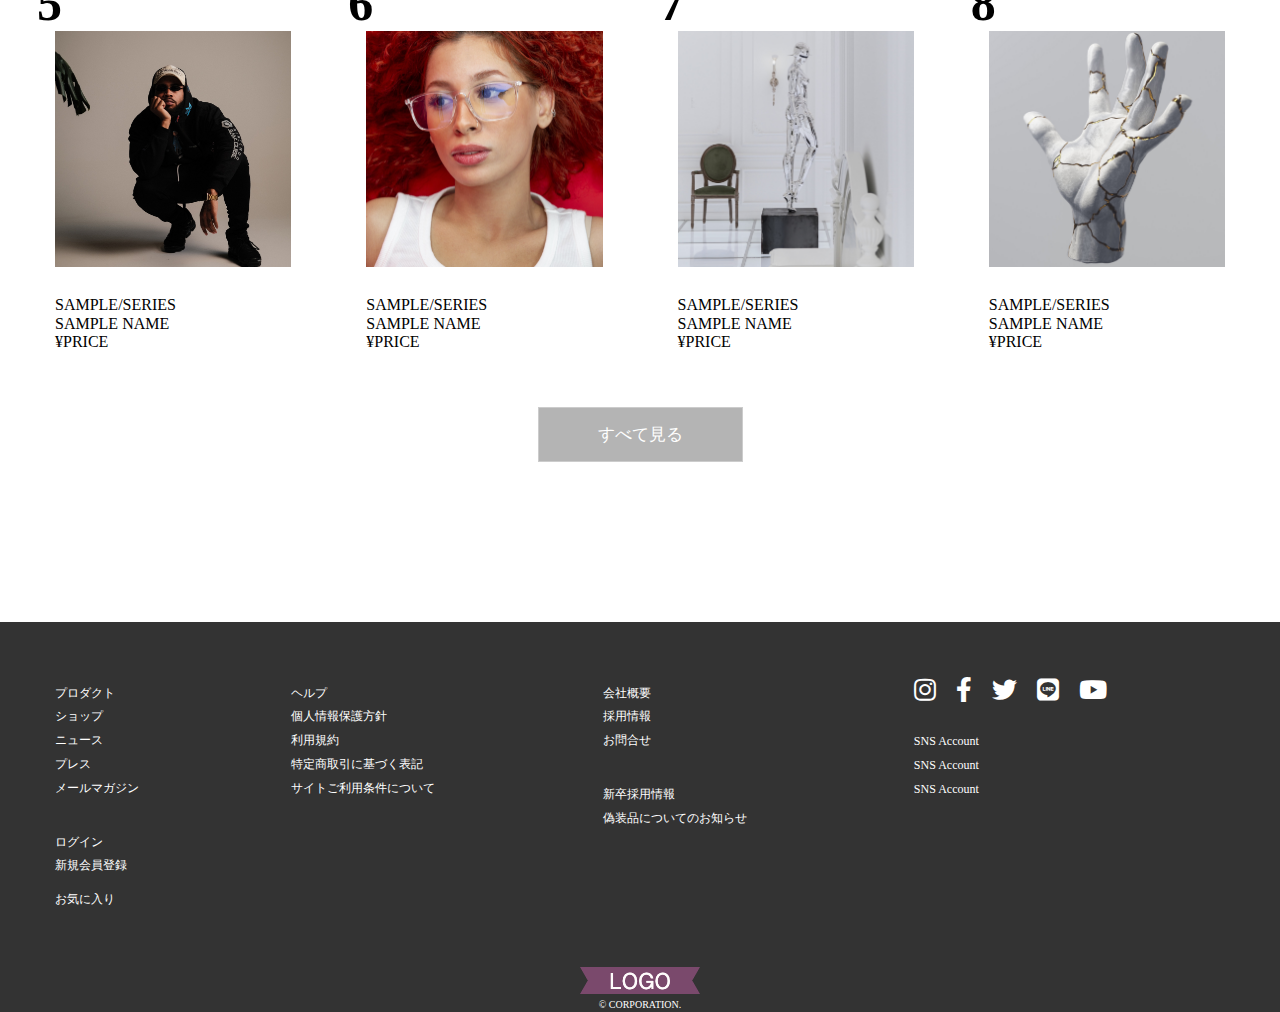
==== commit 04463d5d: "Add files via upload" ====
--- a/NISHIDA.CO/index.html
+++ b/NISHIDA.CO/index.html
@@ -32,10 +32,10 @@
                 <div class="c-navSP__headerInner">
                   <div class="closeButton"></div>
                 <p class="c-nav__logo2">
-                  <a href="#"><img src="https://placehold.jp/250x200.png" alt="ロゴ"></a>
+                  <a href="#"><img src="assets/img/logo.png" alt="ロゴ"></a>
                 </p>
                 <p class="c-search__shopping2">
-                  <a href="#"><img src="https://placehold.jp/30x30.png" alt="カート"></a>
+                  <a href="#"><img src="assets/img/cart.png" alt="カート"></a>
                 </p>
               </div>
               </div>
@@ -115,14 +115,13 @@
               <span></span>
             </div>
             <h1 class="c-nav__logo">
-              <a href="#"><img src="https://placehold.jp/250x200.png" alt="ロゴ"></a>
+              <a href="#"><img src="assets/img/logo.png" alt="ロゴ"></a>
             </h1>
             <div class="c-nav__shopping">
-              <a href="#"><img src="https://placehold.jp/30x30.png" alt="カート"></a>
+              <a href="#"><img src="assets/img/cart.png" alt="カート"></a>
               </div>
             <!--SP nav-->
               <!-- メニュー -->
-              
             <!--SP nav-->
             <!--PC nav-->
             <nav class="c-nav__pc">
@@ -147,7 +146,7 @@
                 </form>
               </div>
               <div class="c-search__shopping">
-                <a href="#"><img src="https://placehold.jp/30x30.png" alt="カート"></a>
+                <a href="#"><img src="assets/img/cart.png" alt="カート"></a>
               </div>
             </div>
         </div>
@@ -166,49 +165,49 @@
       <main class="l-main">
         <div class="l-hero">
           <a class="l-hero__img" href="#">
-            <img src="assets/img/hero.png">
+            <img src="assets/img/hero.jpg">
           </a>
         </div>
         <section class="p-pickUp">
           <div class="test">
           <ul class="p-pickUp__list">
             <li class="p-pickUp__item">
-              <a href="#"><img class="p-pickUp__image"src="https://placehold.jp/300x300.png">
+              <a href="#"><img class="p-pickUp__image"src="assets/img/pickUp/pickUp1.jpg">
                 <div class="mask">
                   <div class="caption">Read More...</div>
                 </div>
               </a>
             </li>
             <li class="p-pickUp__item">
-              <a href="#"><img class="p-pickUp__image"src="https://placehold.jp/300x300.png">
+              <a href="#"><img class="p-pickUp__image"src="assets/img/pickUp/pickUp2.jpg">
                 <div class="mask">
                   <div class="caption">Read More...</div>
                 </div>
               </a>
             </li>
             <li class="p-pickUp__item">
-              <a href="#"><img class="p-pickUp__image"src="https://placehold.jp/300x300.png">
+              <a href="#"><img class="p-pickUp__image"src="assets/img/pickUp/pickUp1.jpg">
                 <div class="mask">
                   <div class="caption">Read More...</div>
                 </div>
               </a>
             </li>
             <li class="p-pickUp__item">
-              <a href="#"><img class="p-pickUp__image"src="https://placehold.jp/300x300.png">
+              <a href="#"><img class="p-pickUp__image"src="assets/img/pickUp/pickUp2.jpg">
                 <div class="mask">
                   <div class="caption">Read More...</div>
                 </div>
               </a>
             </li>
             <li class="p-pickUp__item">
-              <a href="#"><img class="p-pickUp__image"src="https://placehold.jp/300x300.png">
+              <a href="#"><img class="p-pickUp__image"src="assets/img/pickUp/pickUp1.jpg">
                 <div class="mask">
                   <div class="caption">Read More...</div>
                 </div>
               </a>
             </li>
             <li class="p-pickUp__item">
-              <a href="#"><img class="p-pickUp__image"src="https://placehold.jp/300x300.png">
+              <a href="#"><img class="p-pickUp__image"src="assets/img/pickUp/pickUp2.jpg">
                 <div class="mask">
                   <div class="caption">Read More...</div>
                 </div>
@@ -226,79 +225,79 @@
               <!--スリック実装-->
               <div class="c-slick__slider">
                 <div>
-                  <img src="https://placehold.jp/300x300.png">
-                    <p class="c-slick__data" >
-                  <span class="series">SAMPLE/SERIES</span>
-                  <span class="name">SAMPLE NAME</span>
-                  <span class="price">¥PRICE</span>
-                    </p>
-                </div>
-                <div>
-                  <img src="https://placehold.jp/300x300.png">
-                    <p class="c-slick__data" >
-                  <span class="series">SAMPLE/SERIES</span>
-                  <span class="name">SAMPLE NAME</span>
-                  <span class="price">¥PRICE</span>
-                    </p>
-                </div>
-                <div>
-                  <img src="https://placehold.jp/300x300.png">
-                    <p class="c-slick__data" >
-                  <span class="series">SAMPLE/SERIES</span>
-                  <span class="name">SAMPLE NAME</span>
-                  <span class="price">¥PRICE</span>
-                    </p>
-                </div>
-                <div>
-                  <img src="https://placehold.jp/300x300.png">
-                    <p class="c-slick__data" >
-                  <span class="series">SAMPLE/SERIES</span>
-                  <span class="name">SAMPLE NAME</span>
-                  <span class="price">¥PRICE</span>
-                    </p>
-                </div>
-                <div>
-                  <img src="https://placehold.jp/300x300.png">
-                    <p class="c-slick__data" >
-                  <span class="series">SAMPLE/SERIES</span>
-                  <span class="name">SAMPLE NAME</span>
-                  <span class="price">¥PRICE</span>
-                    </p>
-                </div>
-                <div>
-                  <img src="https://placehold.jp/300x300.png">
-                    <p class="c-slick__data" >
-                  <span class="series">SAMPLE/SERIES</span>
-                  <span class="name">SAMPLE NAME</span>
-                  <span class="price">¥PRICE</span>
-                    </p>
-                </div>
-                <div>
-                  <img src="https://placehold.jp/300x300.png">
-                    <p class="c-slick__data" >
-                  <span class="series">SAMPLE/SERIES</span>
-                  <span class="name">SAMPLE NAME</span>
-                  <span class="price">¥PRICE</span>
-                    </p>
-                </div>
-                <div>
-                  <img src="https://placehold.jp/300x300.png">
-                    <p class="c-slick__data" >
-                  <span class="series">SAMPLE/SERIES</span>
-                  <span class="name">SAMPLE NAME</span>
-                  <span class="price">¥PRICE</span>
-                    </p>
-                </div>
-                <div>
-                  <img src="https://placehold.jp/300x300.png">
-                    <p class="c-slick__data" >
-                  <span class="series">SAMPLE/SERIES</span>
-                  <span class="name">SAMPLE NAME</span>
-                  <span class="price">¥PRICE</span>
-                    </p>
-                </div>
-                <div>
-                  <img src="https://placehold.jp/300x300.png">
+                  <img src="assets/img/lineUp/lineUp1.jpg">
+                    <p class="c-slick__data" >
+                  <span class="series">SAMPLE/SERIES</span>
+                  <span class="name">SAMPLE NAME</span>
+                  <span class="price">¥PRICE</span>
+                    </p>
+                </div>
+                <div>
+                  <img src="assets/img/lineUp/lineUp4.jpg">
+                    <p class="c-slick__data" >
+                  <span class="series">SAMPLE/SERIES</span>
+                  <span class="name">SAMPLE NAME</span>
+                  <span class="price">¥PRICE</span>
+                    </p>
+                </div>
+                <div>
+                  <img src="assets/img/lineUp/lineUp3.jpg">
+                    <p class="c-slick__data" >
+                  <span class="series">SAMPLE/SERIES</span>
+                  <span class="name">SAMPLE NAME</span>
+                  <span class="price">¥PRICE</span>
+                    </p>
+                </div>
+                <div>
+                  <img src="assets/img/lineUp/lineUp2.jpg">
+                    <p class="c-slick__data" >
+                  <span class="series">SAMPLE/SERIES</span>
+                  <span class="name">SAMPLE NAME</span>
+                  <span class="price">¥PRICE</span>
+                    </p>
+                </div>
+                <div>
+                  <img src="assets/img/lineUp/lineUp5.jpg">
+                    <p class="c-slick__data" >
+                  <span class="series">SAMPLE/SERIES</span>
+                  <span class="name">SAMPLE NAME</span>
+                  <span class="price">¥PRICE</span>
+                    </p>
+                </div>
+                <div>
+                  <img src="assets/img/lineUp/lineUp1.jpg">
+                    <p class="c-slick__data" >
+                  <span class="series">SAMPLE/SERIES</span>
+                  <span class="name">SAMPLE NAME</span>
+                  <span class="price">¥PRICE</span>
+                    </p>
+                </div>
+                <div>
+                  <img src="assets/img/lineUp/lineUp4.jpg">
+                    <p class="c-slick__data" >
+                  <span class="series">SAMPLE/SERIES</span>
+                  <span class="name">SAMPLE NAME</span>
+                  <span class="price">¥PRICE</span>
+                    </p>
+                </div>
+                <div>
+                  <img src="assets/img/lineUp/lineUp3.jpg">
+                    <p class="c-slick__data" >
+                  <span class="series">SAMPLE/SERIES</span>
+                  <span class="name">SAMPLE NAME</span>
+                  <span class="price">¥PRICE</span>
+                    </p>
+                </div>
+                <div>
+                  <img src="assets/img/lineUp/lineUp2.jpg">
+                    <p class="c-slick__data" >
+                  <span class="series">SAMPLE/SERIES</span>
+                  <span class="name">SAMPLE NAME</span>
+                  <span class="price">¥PRICE</span>
+                    </p>
+                </div>
+                <div>
+                  <img src="assets/img/lineUp/lineUp5.jpg">
                     <p class="c-slick__data" >
                   <span class="series">SAMPLE/SERIES</span>
                   <span class="name">SAMPLE NAME</span>
@@ -347,77 +346,77 @@
           <ul class="p-ranking__list">
             <li class="p-ranking__item">
               <a class="p-ranking__link" href="#">
-                <img class="p-ranking__image" src="https://placehold.jp/500x500.png">
-                <div class="c-item__data">
-                  <span class="series">SAMPLE/SERIES</span>
-                  <span class="name">SAMPLE NAME</span>
-                  <span class="price">¥PRICE</span>
-                </div>
-              </a>
-            </li>
-            <li class="p-ranking__item">
-              <a class="p-ranking__link" href="#">
-                <img class="p-ranking__image" src="https://placehold.jp/500x500.png">
-                <div class="c-item__data">
-                  <span class="series">SAMPLE/SERIES</span>
-                  <span class="name">SAMPLE NAME</span>
-                  <span class="price">¥PRICE</span>
-                </div>
-              </a>
-            </li>
-            <li class="p-ranking__item">
-              <a class="p-ranking__link" href="#">
-                <img class="p-ranking__image" src="https://placehold.jp/500x500.png">
-                <div class="c-item__data">
-                  <span class="series">SAMPLE/SERIES</span>
-                  <span class="name">SAMPLE NAME</span>
-                  <span class="price">¥PRICE</span>
-                </div>
-              </a>
-            </li>
-            <li class="p-ranking__item">
-              <a class="p-ranking__link" href="#">
-                <img class="p-ranking__image" src="https://placehold.jp/500x500.png">
-                <div class="c-item__data">
-                  <span class="series">SAMPLE/SERIES</span>
-                  <span class="name">SAMPLE NAME</span>
-                  <span class="price">¥PRICE</span>
-                </div>
-              </a>
-            </li>
-            <li class="p-ranking__item">
-              <a class="p-ranking__link" href="#">
-                <img class="p-ranking__image" src="https://placehold.jp/500x500.png">
-                <div class="c-item__data">
-                  <span class="series">SAMPLE/SERIES</span>
-                  <span class="name">SAMPLE NAME</span>
-                  <span class="price">¥PRICE</span>
-                </div>
-              </a>
-            </li>
-            <li class="p-ranking__item">
-              <a class="p-ranking__link" href="#">
-                <img class="p-ranking__image" src="https://placehold.jp/500x500.png">
-                <div class="c-item__data">
-                  <span class="series">SAMPLE/SERIES</span>
-                  <span class="name">SAMPLE NAME</span>
-                  <span class="price">¥PRICE</span>
-                </div>
-              </a>
-            </li>
-            <li class="p-ranking__item">
-              <a class="p-ranking__link" href="#">
-                <img class="p-ranking__image" src="https://placehold.jp/500x500.png">
-                <div class="c-item__data">
-                  <span class="series">SAMPLE/SERIES</span>
-                  <span class="name">SAMPLE NAME</span>
-                  <span class="price">¥PRICE</span>
-                </div>
-              </a>
-            </li>
-            <li class="p-ranking__item">
-              <a class="p-ranking__link" href="#">
-                <img class="p-ranking__image" src="https://placehold.jp/500x500.png">
+                <img class="p-ranking__image" src="assets/img/ranking/ranking1.jpg">
+                <div class="c-item__data">
+                  <span class="series">SAMPLE/SERIES</span>
+                  <span class="name">SAMPLE NAME</span>
+                  <span class="price">¥PRICE</span>
+                </div>
+              </a>
+            </li>
+            <li class="p-ranking__item">
+              <a class="p-ranking__link" href="#">
+                <img class="p-ranking__image" src="assets/img/ranking/ranking2.jpg">
+                <div class="c-item__data">
+                  <span class="series">SAMPLE/SERIES</span>
+                  <span class="name">SAMPLE NAME</span>
+                  <span class="price">¥PRICE</span>
+                </div>
+              </a>
+            </li>
+            <li class="p-ranking__item">
+              <a class="p-ranking__link" href="#">
+                <img class="p-ranking__image" src="assets/img/ranking/ranking3.jpg">
+                <div class="c-item__data">
+                  <span class="series">SAMPLE/SERIES</span>
+                  <span class="name">SAMPLE NAME</span>
+                  <span class="price">¥PRICE</span>
+                </div>
+              </a>
+            </li>
+            <li class="p-ranking__item">
+              <a class="p-ranking__link" href="#">
+                <img class="p-ranking__image" src="assets/img/ranking/ranking4.jpg">
+                <div class="c-item__data">
+                  <span class="series">SAMPLE/SERIES</span>
+                  <span class="name">SAMPLE NAME</span>
+                  <span class="price">¥PRICE</span>
+                </div>
+              </a>
+            </li>
+            <li class="p-ranking__item">
+              <a class="p-ranking__link" href="#">
+                <img class="p-ranking__image" src="assets/img/ranking/ranking1.jpg">
+                <div class="c-item__data">
+                  <span class="series">SAMPLE/SERIES</span>
+                  <span class="name">SAMPLE NAME</span>
+                  <span class="price">¥PRICE</span>
+                </div>
+              </a>
+            </li>
+            <li class="p-ranking__item">
+              <a class="p-ranking__link" href="#">
+                <img class="p-ranking__image" src="assets/img/ranking/ranking2.jpg">
+                <div class="c-item__data">
+                  <span class="series">SAMPLE/SERIES</span>
+                  <span class="name">SAMPLE NAME</span>
+                  <span class="price">¥PRICE</span>
+                </div>
+              </a>
+            </li>
+            <li class="p-ranking__item">
+              <a class="p-ranking__link" href="#">
+                <img class="p-ranking__image" src="assets/img/ranking/ranking3.jpg">
+                <div class="c-item__data">
+                  <span class="series">SAMPLE/SERIES</span>
+                  <span class="name">SAMPLE NAME</span>
+                  <span class="price">¥PRICE</span>
+                </div>
+              </a>
+            </li>
+            <li class="p-ranking__item">
+              <a class="p-ranking__link" href="#">
+                <img class="p-ranking__image" src="assets/img/ranking/ranking4.jpg">
                 <div class="c-item__data">
                   <span class="series">SAMPLE/SERIES</span>
                   <span class="name">SAMPLE NAME</span>
@@ -531,7 +530,7 @@
           </div>
           <div class="c-company">
             <div class="c-company__logo">
-              <img src="https://placehold.jp/197x21.png">
+              <img src="assets/img/company.png">
             </div>
             <a class="c-company__copy">&copy; CORPORATION.</a>
           </div>
@@ -589,7 +588,7 @@
           </div>
           <div class="c-company">
             <div class="c-company__logo">
-              <img src="https://placehold.jp/197x21.png">
+              <img src="assets/img/company.png">
             </div>
             <a class="c-company__copy">&copy; CORPORATION.</a>
           </div>
--- a/NISHIDA.CO/assets/stylesheets/style.css
+++ b/NISHIDA.CO/assets/stylesheets/style.css
@@ -1,10 +1,18 @@
 @charset "UTF-8";
-body  {
-  counter-reset:      cnt;
+body {
+  counter-reset: cnt;
 }
 img {
   max-width: 100%;
 }
+/* .l-hero{
+  max-height: 600px;
+}
+.l-hero__img >img {
+  height: 100%;
+  width: 100%;
+} */
+
 .c-nav {
   background-color: #333333;
   max-width: 1920px;
@@ -12,41 +20,41 @@
   justify-content: space-between;
   display: flex;
 }
-.c-nav__logo:hover{
-  color: #000; 
+.c-nav__logo:hover {
+  color: #000;
   opacity: 0.5;
-  text-decoration: none; 
-}
-.c-nav__shopping:hover{
+  text-decoration: none;
+}
+.c-nav__shopping:hover {
   opacity: 0.5;
-  text-decoration: none; 
+  text-decoration: none;
 }
 /*ピックアップホバー*/
 .p-pickUp__item {
-	overflow:		hidden;
-	position:		relative;	/* 相対位置指定 */
+  overflow: hidden;
+  position: relative; /* 相対位置指定 */
 }
 .p-pickUp__item .caption {
-	font-size:		130%;
-	text-align: 		center;
-	color:			#fff;
+  font-size: 130%;
+  text-align: center;
+  color: #fff;
 }
 .p-pickUp__item .mask {
   align-items: center;
   justify-content: center;
   display: flex;
-	width:			100%;
-	height:			100%;
-	position:		absolute;	/* 絶対位置指定 */
-	top:			0;
-	left:			0;
-	opacity:		0;	/* マスクを表示しない */
-	background-color:	rgba(0,0,0,0.4);	/* マスクは半透明 */
-	-webkit-transition:	all 0.2s ease;
-	transition:		all 0.2s ease;
+  width: 100%;
+  height: 100%;
+  position: absolute; /* 絶対位置指定 */
+  top: 0;
+  left: 0;
+  opacity: 0; /* マスクを表示しない */
+  background-color: rgba(0, 0, 0, 0.4); /* マスクは半透明 */
+  -webkit-transition: all 0.2s ease;
+  transition: all 0.2s ease;
 }
 .p-pickUp__item:hover .mask {
-	opacity:		1;	/* マスクを表示する */
+  opacity: 1; /* マスクを表示する */
 }
 /*ピックアップホバー*/
 .p-reccomend {
@@ -75,9 +83,9 @@
   text-align: center;
 }
 .c-viewMore__button:hover {
-  color: #000; /* 文字色を白にする */
-  background-color: #c9c9c9; /* 背景色をグレー（#c9c9c9）にする */
-  text-decoration: none; 
+  color: #000;
+  background-color: #c9c9c9;
+  text-decoration: none;
 }
 .c-viewMore__button {
   font-size: 17px;
@@ -85,16 +93,22 @@
   background: #b4b4b4;
   border-color: #b4b4b4;
 }
-.p-ranking__link:hover{
-  color: #000; /* 文字色を白にする */
+.p-ranking__link:hover {
+  color: #000;
   opacity: 0.5;
-  text-decoration: none; 
-}
-.p-ranking__data {
+  text-decoration: none;
+}
+.c-item__data {
   color: #000;
   display: flex;
   flex-direction: column;
-  
+}
+.c-slick__data {
+  display: flex;
+  flex-direction: column;
+}
+.c-slick__data > span:not(:first-child) {
+  padding-top: 5px;
 }
 
 @media screen and (max-width: 768px) {
@@ -102,6 +116,13 @@
   .p-headerPC {
     display: none;
   }
+  .slick-next,
+  .slick-arrow {
+    display: none !important;
+  }
+  .slick-next {
+    display: none;
+  }
   .c-nav__pcList {
     display: none;
   }
@@ -140,6 +161,7 @@
     display: flex;
     align-items: center;
     justify-content: space-between;
+    padding: 0 20px;
   }
   /*nav*/
   .nav {
@@ -154,25 +176,27 @@
     min-height: 100vh;
     color: #fff;
     background-color: #ff8636;
-    transition: .3s;
+    transition: 0.3s;
     transform: translateX(-110%);
     transition: transform 500ms 0s ease;
     transition: transform 500ms 0s ease;
     z-index: 100;
-    }
-    .c-navSP__wrap.open {
+  }
+  .c-navSP__wrap.open {
     transform: translateX(0%);
     overflow-x: hidden;
-    }
-    .menu {
+  }
+  .menu {
     display: block;
-    width: 50px;
-    height: 50px;
-    position: absolute;
+    width: 20px;
+    height: 20px;
+    padding: 25px;
+    position: relative;
     z-index: 3;
-    border:none;
-    }
-    .menu span {
+    border: none;
+    order: 1;
+  }
+  .menu span {
     width: 30px;
     height: 3px;
     display: block;
@@ -180,18 +204,18 @@
     left: 50%;
     transform: translateX(-50%);
     background-color: #fff;
-    }
-    .menu span:nth-child(1) {
-      top: 13px;
-    }
-    .menu span:nth-child(2) {
-      top: 50%;
-      transform: translate(-50%,-50%);
-    }
-    .menu span:nth-child(3) {
-      bottom: 13px;
-    }
-    .closeButton {
+  }
+  .menu span:nth-child(1) {
+    top: 13px;
+  }
+  .menu span:nth-child(2) {
+    top: 50%;
+    transform: translate(-50%, -50%);
+  }
+  .menu span:nth-child(3) {
+    bottom: 13px;
+  }
+  .closeButton {
     display: inline-block;
     vertical-align: middle;
     color: #fff;
@@ -200,9 +224,9 @@
     height: 0.1em;
     background: currentColor;
     transform: rotate(45deg);
-    }
-    .closeButton::before {
-    content: '';
+  }
+  .closeButton::before {
+    content: "";
     position: absolute;
     top: 0;
     left: 0;
@@ -210,7 +234,7 @@
     height: 100%;
     background: inherit;
     transform: rotate(90deg);
-    }
+  }
   /*nav*/
   /*ナビの中身*/
   .c-navSP__header {
@@ -227,6 +251,12 @@
   .c-nav__logo2 {
     width: 65px;
     height: 52px;
+  }
+  .c-search__shopping2 {
+    display: block;
+    width: 60px;
+    padding: 0 0 0 20px;
+    margin: 0;
   }
   .c-navSP__search {
     position: relative;
@@ -277,7 +307,7 @@
   }
   .c-navSP__link {
     display: block;
-    margin-top:40px ;
+    margin-top: 40px;
     color: #fff;
     margin-left: 20px;
   }
@@ -300,8 +330,7 @@
   .l-footerPC__snsLinkOpen2 {
     margin-top: 20px;
   }
-   /*ナビの中身*/
-
+  /*ナビの中身*/
   .c-nav__search {
     position: relative;
     margin: 0;
@@ -356,8 +385,8 @@
   }
   .c-nav__shopping {
     display: block;
-    width: 50px;
-    /*padding: 0 0 0 20px;*/
+    width: 60px;
+    padding: 0 0 0 20px;
     margin: 0;
     order: 3;
   }
@@ -369,6 +398,7 @@
     width: calc(100% / 2);
   }
   .p-pickUp__image {
+    height: 100%;
     width: 100%;
   }
   .c-viewMore__button {
@@ -393,7 +423,7 @@
     margin-top: 0;
     padding: 75px 0 55px;
   }
-/*スリックSP*/
+  /*スリックSP*/
   .c-slick {
     margin: 20px auto;
     position: relative;
@@ -405,17 +435,12 @@
   .c-slick img {
     margin: 0 auto;
   }
-  .p-slick__textBox {
-    display: flex;
-    align-items: center;
+  .c-slick__data {
+    padding-top: 10px;
     justify-content: center;
-    padding-top: 10px;
-    
-  }
-  .p-slick__textBox {
-    margin: 0 auto;
-  }
-/*スリックSP*/
+    align-items: center;
+  }
+  /*スリックSP*/
   .p-ranking {
     padding: 60px 0;
     border-top: 1px solid #b4b4b4;
@@ -438,7 +463,7 @@
     position: relative;
     display: block;
     text-decoration: none;
-    counter-increment:   cnt;
+    counter-increment: cnt;
   }
   .p-ranking__link:before {
     content: counter(cnt);
@@ -454,9 +479,12 @@
     line-height: 21px;
     font-size: 41px;
   }
-  .p-ranking__data {
-    margin-top: 10px;
+  .c-item__data {
+    margin-top: 20px;
     font-size: 16px;
+  }
+  .c-item__data > span:not(:first-child) {
+    padding-top: 5px;
   }
   /*.p-ranking__item:not(:nth-child(4n)) {
     margin-right: 0;
@@ -501,7 +529,6 @@
   .flowbtn10 .fa-instagram,
   .flowbtn10 .fa-line {
     font-size: 25px;
-    
   }
   /* Twitterマウスホバー時 */
   .flowbtn10 .fa-twitter:hover {
@@ -549,7 +576,7 @@
     font-size: 14px;
   }
   .rowSpace {
-    padding-top:20px ;
+    padding-top: 20px;
   }
   .c-company {
     text-align: center;
@@ -568,7 +595,7 @@
 @media screen and (max-width: 980px) {
   .c-slick__text {
     font-size: 20px !important;
-}
+  }
   .c-slick__text {
     left: 50px !important;
   }
@@ -578,7 +605,8 @@
 }
 @media screen and (min-width: 769px) {
   /* ppcPC style */
-  .l-headerSP {
+  .l-headerSP,
+  .globalMenuSp {
     display: none;
   }
   .menu {
@@ -596,11 +624,10 @@
   .l-footerSP {
     display: none;
   }
-  .c-nav__search{
+  .c-nav__search {
     display: none;
   }
   .l-header {
-    
     width: 100%;
   }
   .p-headerPC {
@@ -648,11 +675,11 @@
     padding-left: 10px;
     color: #ffffff;
   }
-  .c-nav__pcItem:hover{
-    color: #fff; /* 文字色を白にする */
+  .c-nav__pcItem:hover {
+    color: #fff;
     opacity: 0.5;
     text-decoration: none;
-}
+  }
   /*検索フォーム*/
   .c-search_container {
     box-sizing: border-box;
@@ -700,6 +727,7 @@
   }
   .c-search__shopping {
     padding-right: 20px;
+    width: 50px;
   }
   .p-pickUp {
     margin: 0 auto;
@@ -715,6 +743,7 @@
     width: calc(100% / 3);
   }
   .p-pickUp__image {
+    height: 100%;
     width: 100%;
   }
   .p-reccomend {
@@ -747,18 +776,13 @@
   .c-slick__slider div {
     margin: 10px;
   }
-  .c-slick__slider img:hover{
+  .c-slick img {
+  }
+  .c-slick__slider img:hover {
     opacity: 0.5;
-    text-decoration: none; 
-  }
-  .c-slick__text {
-    display: flex;
-    align-items: center;
-    justify-content: center;
-    left: 34px;
-    font-size: 14px;
-  }
-  .p-slick__textBox {
+    text-decoration: none;
+  }
+  .c-slick__data {
     padding-top: 10px;
   }
   .c-viewMore__button {
@@ -804,12 +828,12 @@
   .p-ranking__image {
     padding: 20px 20px 14px 20px;
   }
-  .p-ranking__image :hover{
-    color: #000; /* 文字色を白にする */
-    background-color: #c9c9c9; /* 背景色をグレー（#c9c9c9）にする */
-    text-decoration: none; 
-  }
-  .p-ranking__data {
+  .p-ranking__image :hover {
+    color: #000;
+    background-color: #c9c9c9;
+    text-decoration: none;
+  }
+  .c-item__data {
     margin: 15px 0 0 20px;
     font-size: 16px;
   }
@@ -817,10 +841,10 @@
     position: relative;
     display: block;
     text-decoration: none;
-    counter-increment:   cnt;
+    counter-increment: cnt;
   }
   .p-ranking__link:before {
-    content:            counter( cnt );
+    content: counter(cnt);
     position: absolute;
     left: 2px;
     top: -25px;
@@ -852,10 +876,10 @@
     font-size: 12px;
     padding-top: 10px;
   }
-  .l-footerPC__link a:hover{
-    color: #fff; /* 文字色を白にする */
+  .l-footerPC__link a:hover {
+    color: #fff;
     opacity: 0.5;
-    text-decoration: none; 
+    text-decoration: none;
   }
   .l-footerPC__link ul {
     width: 100%;
@@ -887,7 +911,6 @@
   .flowbtn10 .fa-get-pocket,
   .flowbtn10 .fa-line {
     font-size: 25px;
-    
   }
   /* Twitterマウスホバー時 */
   .flowbtn10 .fa-twitter:hover {
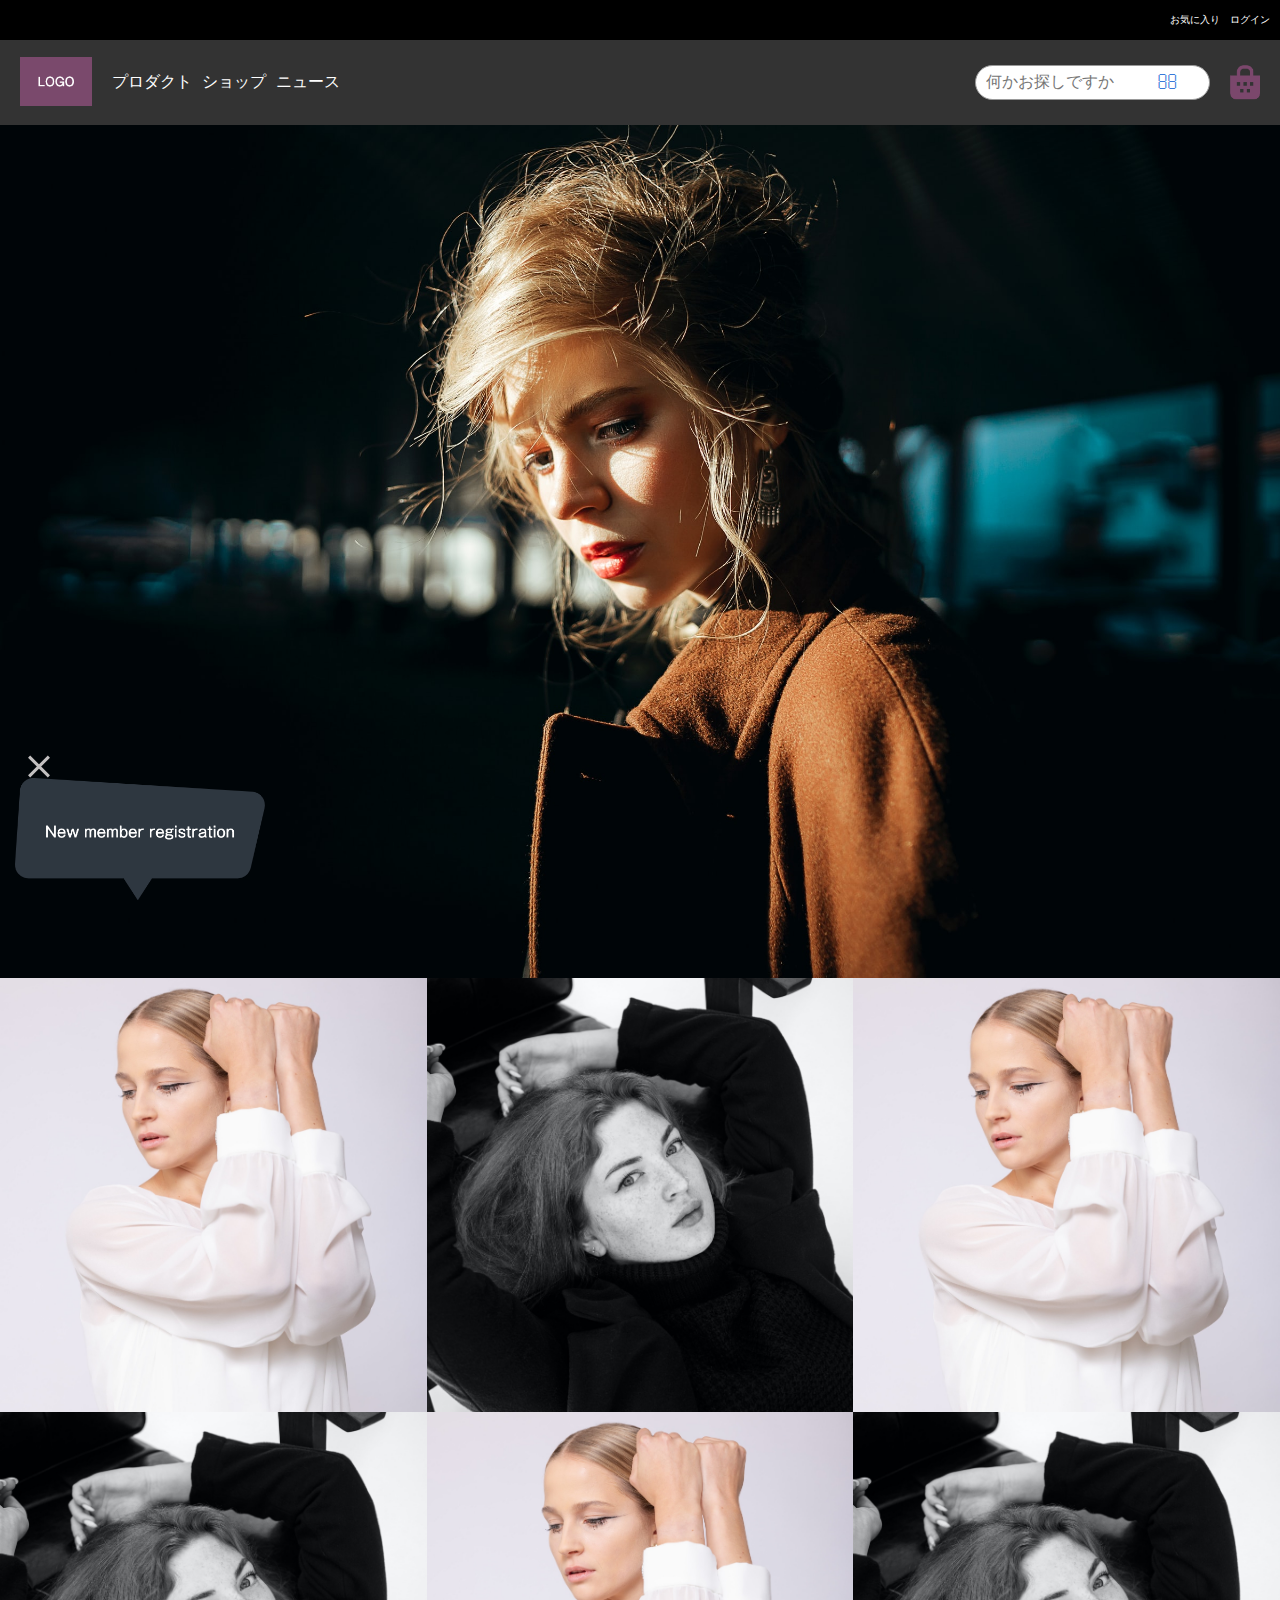
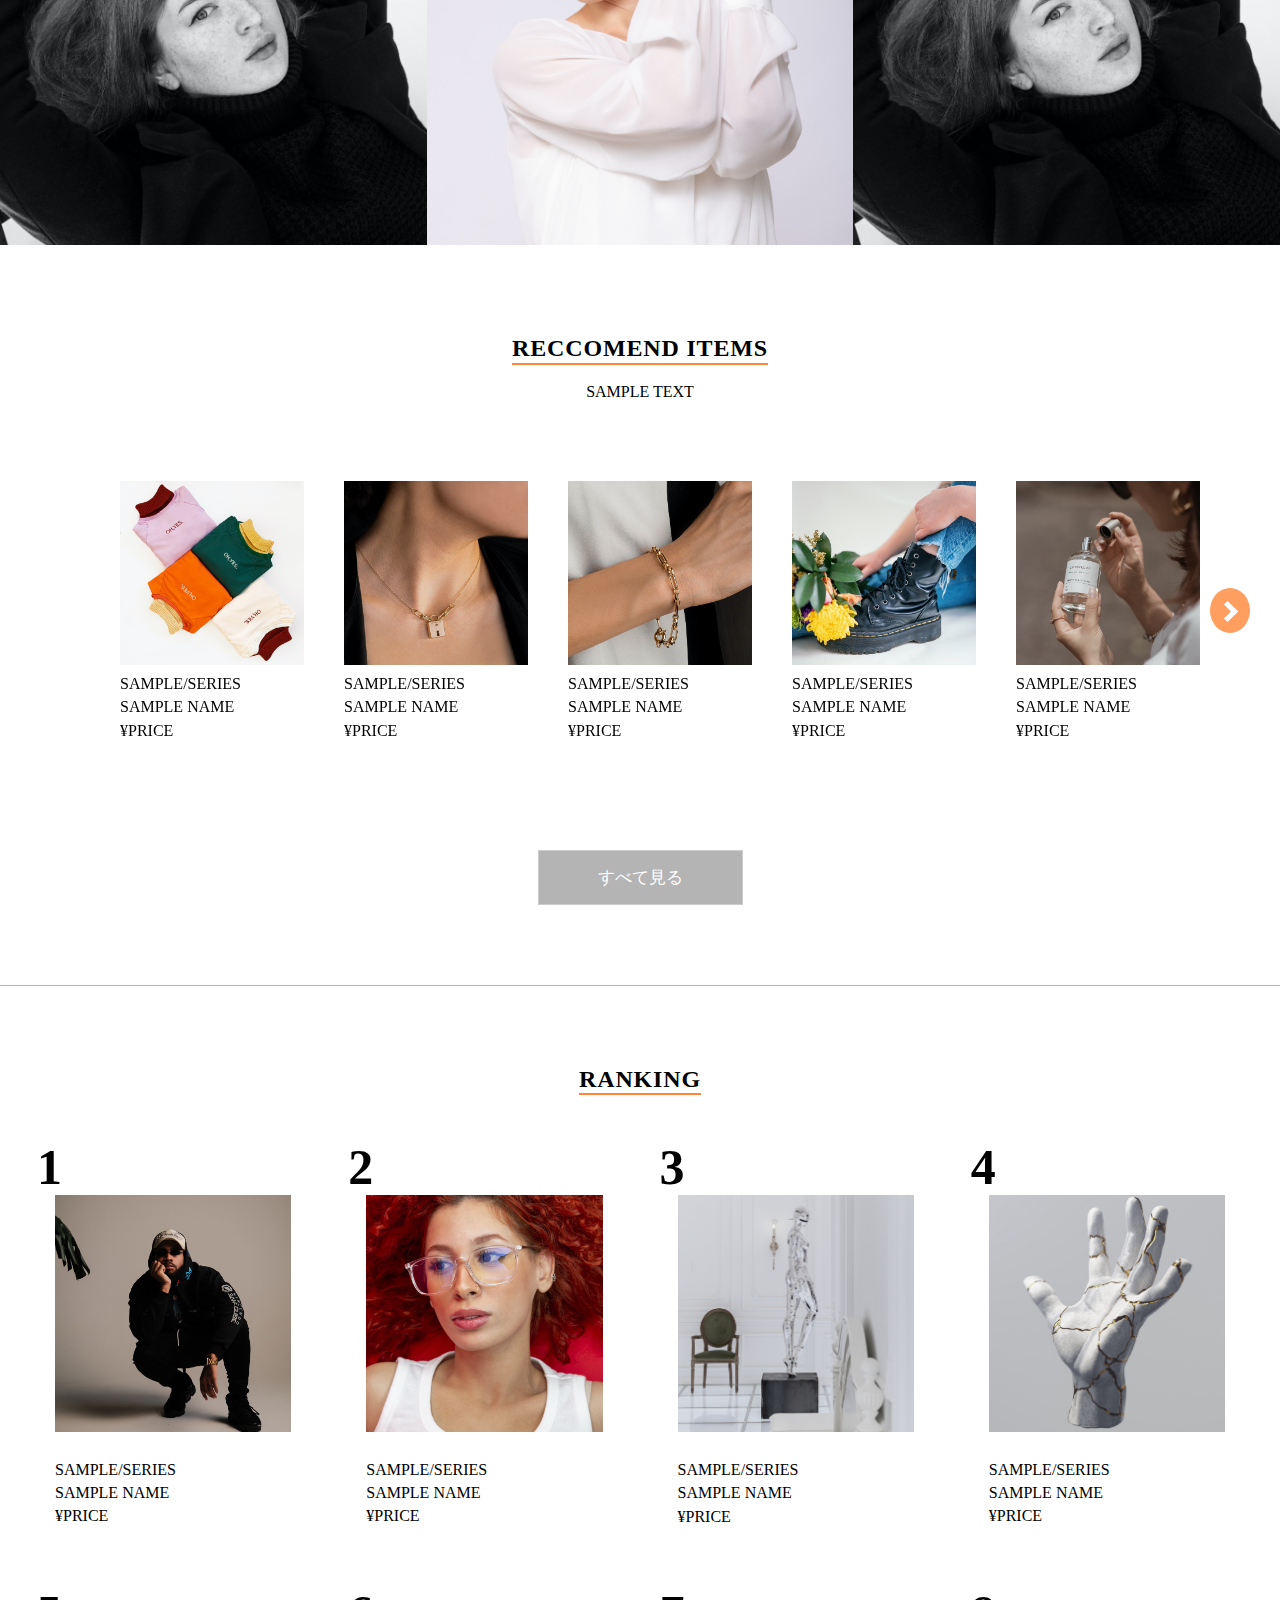
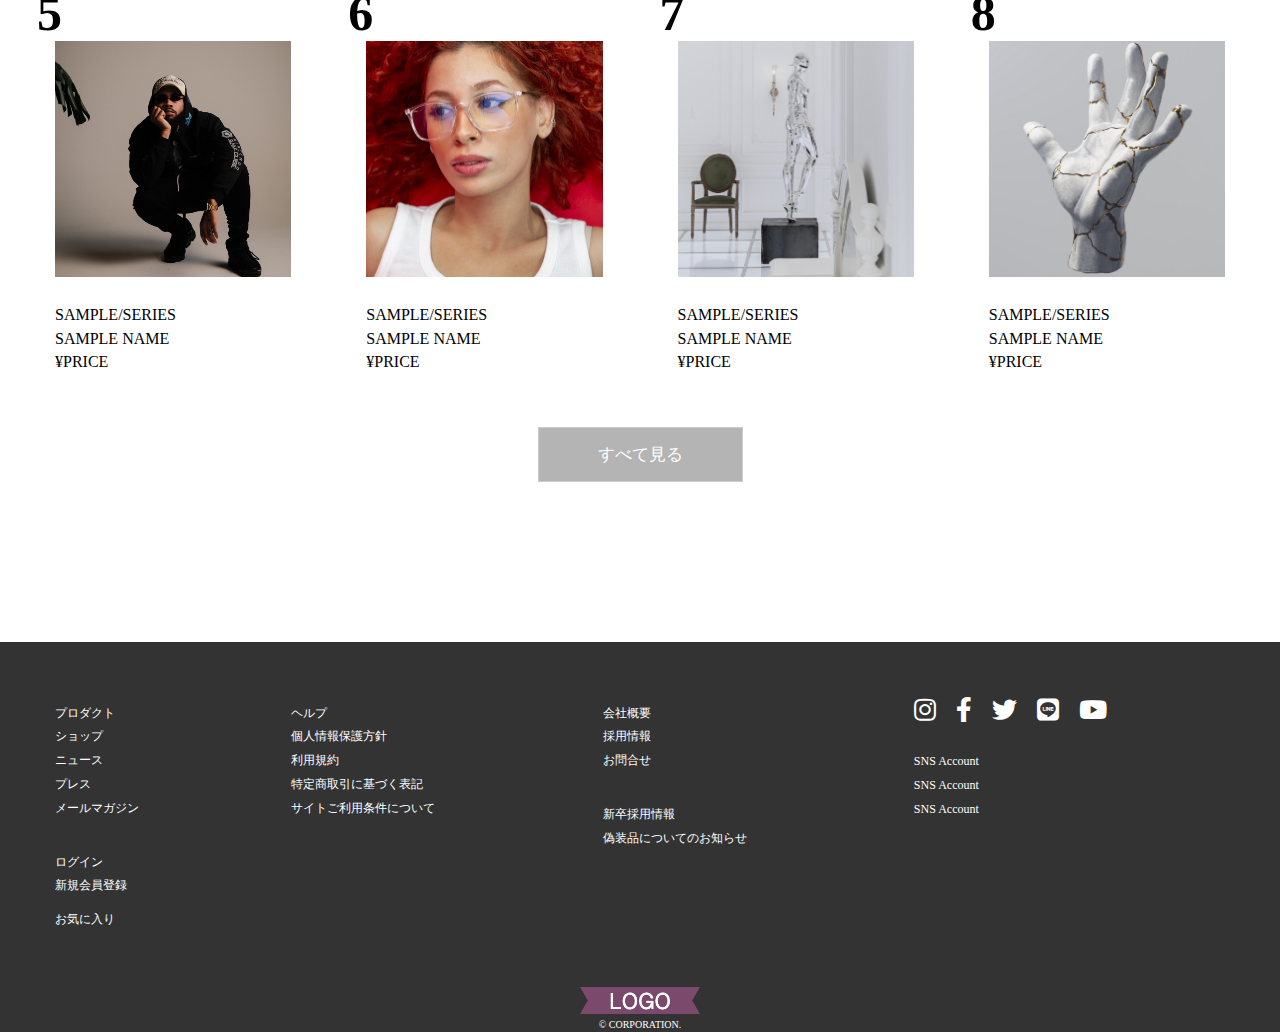
==== commit 6f9d92a1: "Add files via upload" ====
--- a/NISHIDA.CO/index.html
+++ b/NISHIDA.CO/index.html
@@ -305,34 +305,6 @@
                     </p>
                 </div>
               </div>
-              <script src="https://code.jquery.com/jquery-2.2.0.min.js" type="text/javascript"></script>
-              <script src="slick-1.8.1/slick/slick.js" type="text/javascript" charset="utf-8"></script>
-              <script type="text/javascript">
-                $(document).on('ready', function() {
-                  $(".c-slick__slider").slick({
-                    arrows:true,
-                    infinite: false,
-                    slidesToShow: 5,
-                    slidesToScroll: 5,
-                    responsive: [
-                      {
-                        breakpoint: 980, //PC
-                        settings: {
-                        slidesToShow: 3,
-                        slidesToScroll: 3,
-                        },
-                      },
-                      {
-                        breakpoint: 769, //SP
-                        settings: {
-                        slidesToShow: 1,
-                        slidesToScroll: 1,
-                        },
-                      },
-                    ],
-                  });
-                });
-            </script>
               <!--スリック実装-->
             </div>
             <div class="c-viewMore">
@@ -595,19 +567,16 @@
         </div>
         </div>
       </footer>
+      <div class="c-floatingBanner">
+        <div class="c-floatingBanner__closeButton">
+        </div>
+        <a class="c-floatingBanner__link" href="#">
+          <img class="c-floatingBanner__image" src="assets/img/New member registration.png">
+        </a>
+      </div>
     </div>
-    <script>
-      $(document).ready(function(){
-          $('.menu').on('click',function(){
-            $('.c-navSP__wrap').addClass('open');
-            $('body').addClass('noscroll');
-          });
-          $('.closeButton').on('click',function(){
-            $('.c-navSP__wrap').removeClass('open');
-            $('body').removeClass('noscroll');
-          });
-        });
-    </script>
+        <script src="https://code.jquery.com/jquery-2.2.0.min.js" type="text/javascript"></script>
+    <script src="slick-1.8.1/slick/slick.js" type="text/javascript" charset="utf-8"></script>
+    <script src="assets/js/index.js"></script>
   </body>
-</html>
-        +</html>--- a/NISHIDA.CO/assets/stylesheets/style.css
+++ b/NISHIDA.CO/assets/stylesheets/style.css
@@ -5,14 +5,6 @@
 img {
   max-width: 100%;
 }
-/* .l-hero{
-  max-height: 600px;
-}
-.l-hero__img >img {
-  height: 100%;
-  width: 100%;
-} */
-
 .c-nav {
   background-color: #333333;
   max-width: 1920px;
@@ -29,6 +21,44 @@
   opacity: 0.5;
   text-decoration: none;
 }
+/* floatingBanner */
+.c-floatingBanner {
+  bottom: 0;
+  left: 0;
+  position: fixed;
+  z-index: 9999;
+  margin-left: 15px;
+}
+.c-floatingBanner__image {
+  margin-top: 10px;
+}
+.c-floatingBanner__link:hover {
+  opacity: 0.8;
+}
+.c-floatingBanner__closeButton {
+    vertical-align: middle;
+    color: rgb(195, 193, 193);
+    line-height: 1;
+    width: 28px;
+    height: 3px;
+    background: currentColor;
+    transform: rotate(45deg);
+    margin-left: 10px;
+}
+.c-floatingBanner__closeButton::before {
+  content: "";
+  position: absolute;
+  top: 0;
+  left: 0;
+  width: 100%;
+  height: 100%;
+  background: inherit;
+  transform: rotate(90deg);
+}
+.__close {
+  display: none !important;
+}
+/* floatingBanner */
 /*ピックアップホバー*/
 .p-pickUp__item {
   overflow: hidden;
@@ -113,6 +143,11 @@
 
 @media screen and (max-width: 768px) {
   /* SP style */
+  /* floatingBanner */
+  .c-floatingBanner__image {
+    width: 200px;
+  }
+  /* floatingBanner */
   .p-headerPC {
     display: none;
   }
@@ -285,6 +320,7 @@
   }
   .c-search_container2 input[type="text"] {
     border: none;
+    color: #000;
     height: 2em;
     width: 93%;
   }
@@ -379,7 +415,6 @@
     align-items: center;
   }
   .c-search__inner {
-    padding-right: 20px;
     display: flex;
     justify-content: center;
   }
@@ -605,6 +640,9 @@
 }
 @media screen and (min-width: 769px) {
   /* ppcPC style */
+  .c-floatingBanner__image {
+    width: 250px;
+  }
   .l-headerSP,
   .globalMenuSp {
     display: none;
@@ -837,6 +875,9 @@
     margin: 15px 0 0 20px;
     font-size: 16px;
   }
+  .c-item__data > span:not(:first-child) {
+    padding-top: 5px;
+}
   .p-ranking__link {
     position: relative;
     display: block;
